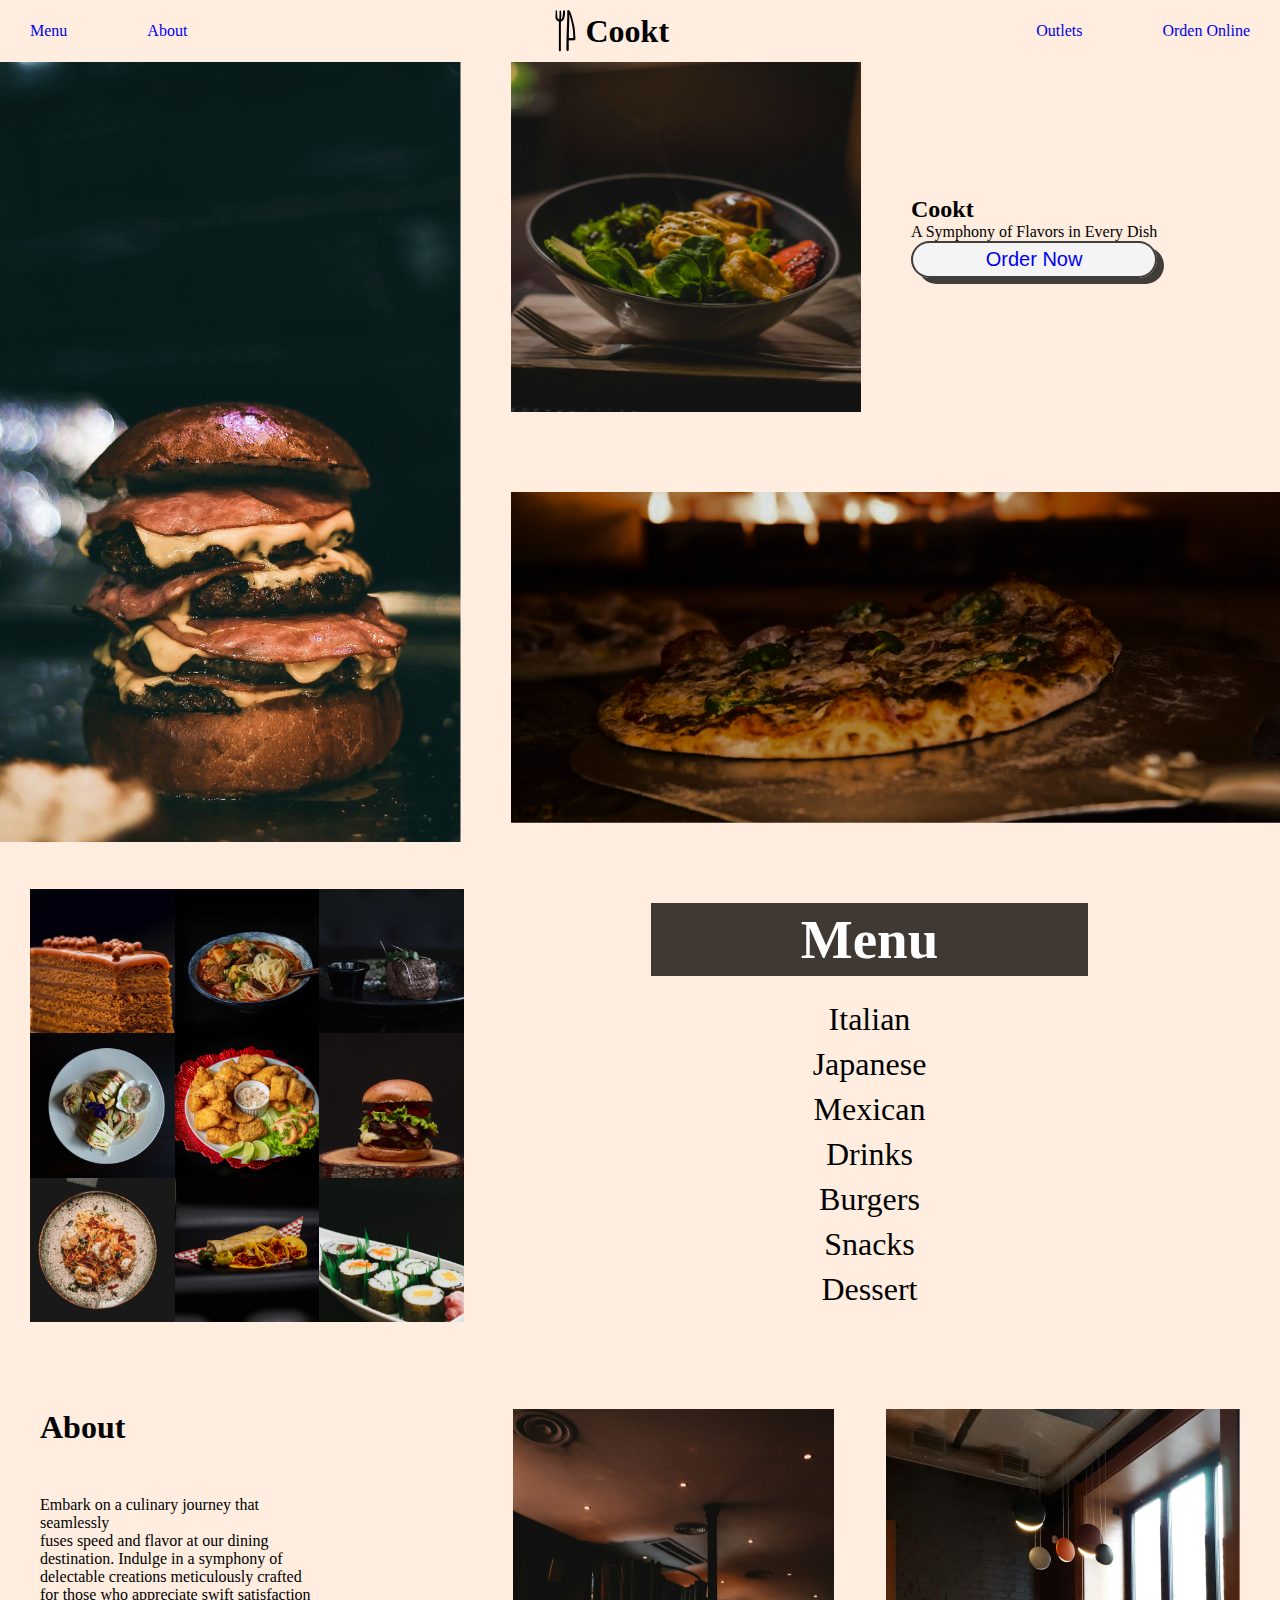
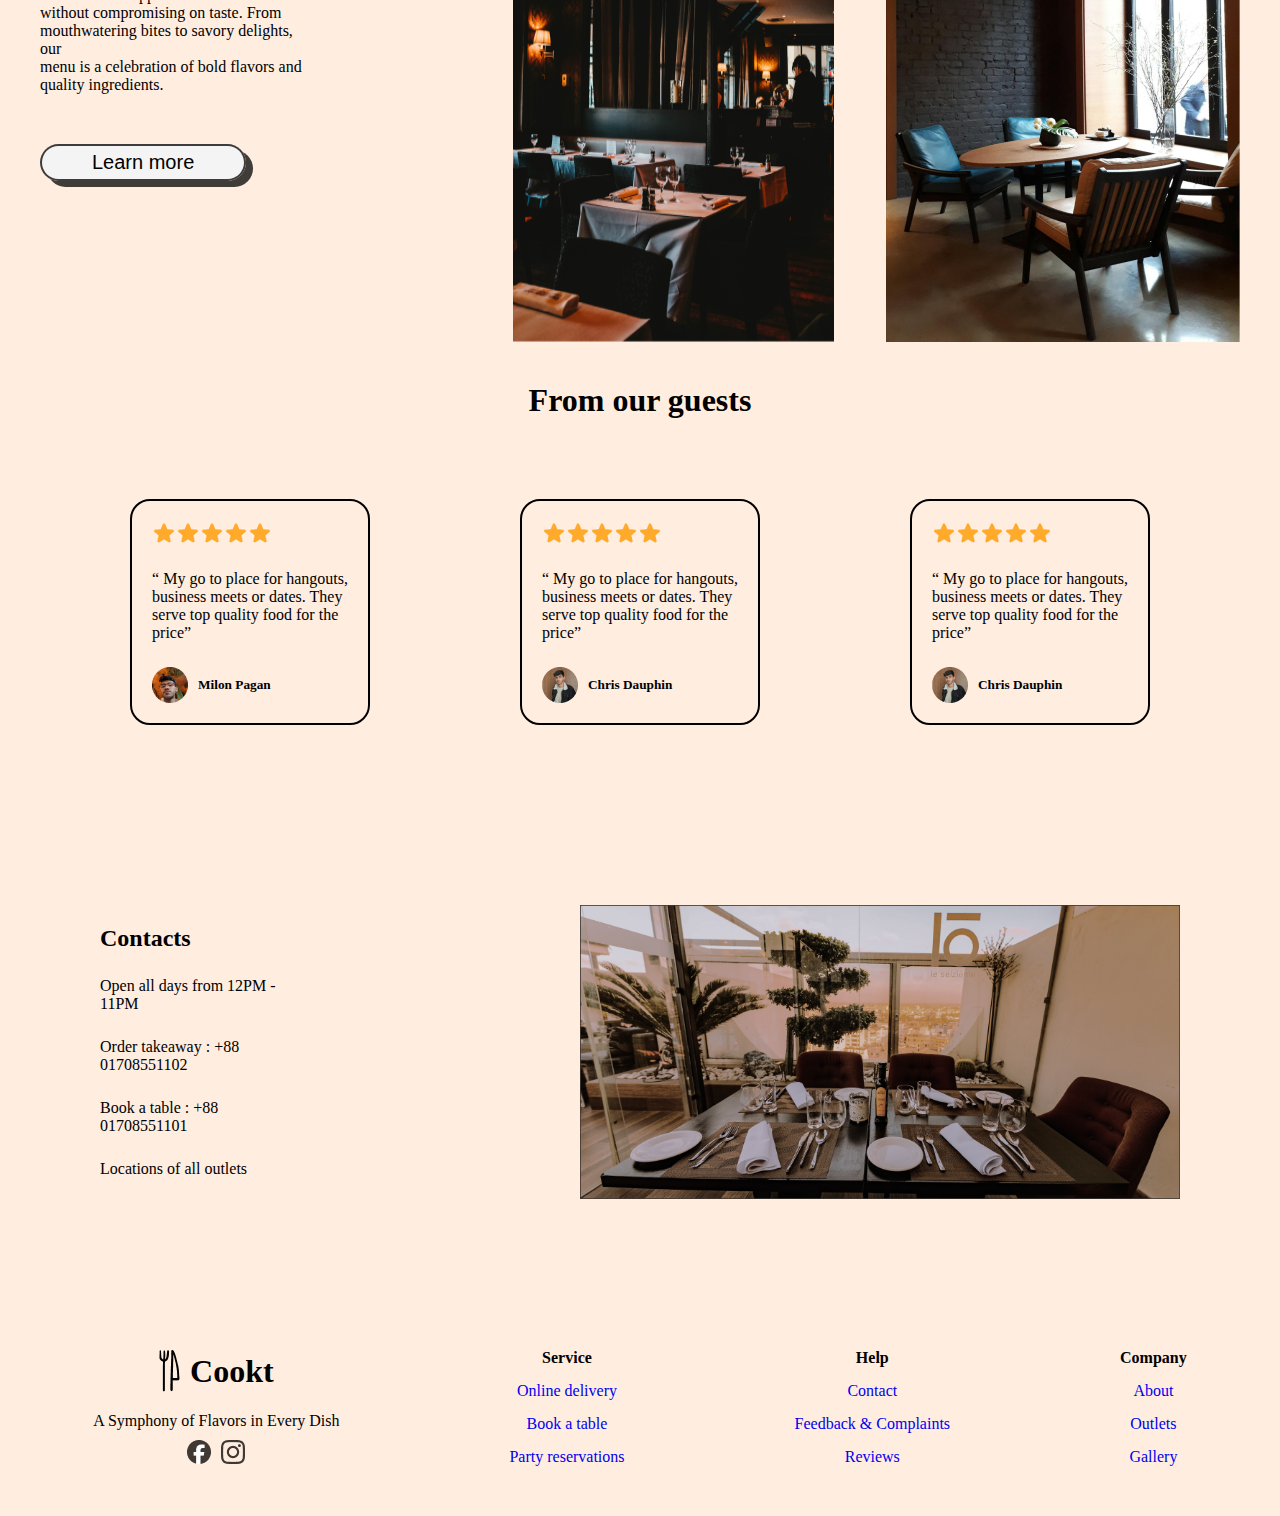
==== index.html @ c098c0df "Entregafinal" ====
<!DOCTYPE html>
<html lang="es">
  <head>
    <meta charset="UTF-8" />
    <meta name="viewport" content="width=device-width, initial-scale=1.0" />
    <link rel="stylesheet" href="style.css" />
    <title>Document</title>
  </head>
  <body>
    <main>
      <nav class="navbar">
        <ul>
          <li><a href="./menu.html">Menu</a></li>
          <li><a href="#">About</a></li>
        </ul>
        <div class="icono-navbar">
          <img src="cutlery.png" alt="logo" />
          <h1>Cookt</h1>
        </div>

        <ul>
          <li><a href="#">Outlets</a></li>
          <li><a href="#">Orden Online</a></li>
        </ul>
      </nav>
    </main>

    <main class="todo">
      <section class="abc">
        <div class="container">
          <div class="a">
            <img src="pexels-taha-balta-4628559 1.png" />
            <div class="d">
              <div class="b">
                <img
                  src="pexels-valeria-boltneva-842571 1.png"
                  alt=""
                  width="350px"
                  height="350px"
                />
                <div class="c">
                  <div class="texto">
                    <h2>Cookt</h2>
                    <p>A Symphony of Flavors in Every Dish</p>
                  </div>
                  <button class="botones">
                    <a href="./menu.html">Order Now</a>
                  </button>
                </div>
              </div>
              <div class="e">
                <img src="pexels-eneida-nieves-905847 1.png" alt="" />
              </div>
            </div>
          </div>
        </div>
      </section>

      <div class="menu">
        <div class="menus">
          <div class="menus-uno">
            <img src="Frame 12.png" alt="" />
            <img src="Frame 13.png" alt="" />
            <img src="Frame 14.png" alt="" />
          </div>
          <div class="menus-uno">
            <img src="Frame 15.png" alt="" />
            <img src="Frame 16.png" alt="" />
            <img src="Frame 17.png" alt="" />
          </div>
          <div class="menus-uno">
            <img src="Frame 18.png" alt="" />
            <img src="Frame 19.png" alt="" />
            <img src="Frame 20.png" alt="" />
          </div>
        </div>

        <section class="menu-menu">
          <div class="menu-item">
            <h1>Menu</h1>
            <ol>
              <li><a class="item-text" href="#Italian">Italian</a></li>
              <li><a class="item-text" href="#Japanese"> Japanese</a></li>
              <li><a class="item-text" href="#Mexican"> Mexican</a></li>
              <li><a class="item-text" href="#Drinks"> Drinks</a></li>
              <li><a class="item-text" href="#Burgers"> Burgers</a></li>
              <li><a class="item-text" href="#Snacks">Snacks</a></li>
              <li><a class="item-text" href="#Dessert">Dessert</a></li>
            </ol>
          </div>
        </section>
      </div>
      <div class="about-dos">
        <div class="about-about">
          <h1>About</h1>
          <div class="text-about">
            <span>
              Embark on a culinary journey that seamlessly <br />
              fuses speed and flavor at our dining <br />
              destination. Indulge in a symphony of <br />
              delectable creations meticulously crafted <br />
              for those who appreciate swift satisfaction <br />
              without compromising on taste. From <br />
              mouthwatering bites to savory delights, our <br />
              menu is a celebration of bold flavors and <br />
              quality ingredients.
            </span>
          </div>
          <button class="botone">Learn more</button>
        </div>
        <div class="about">
          <img src="pexels-adrien-olichon-3534750 1 (1).png" alt="" />
          <img src="pexels-aleksandra-platonova-2263510 1.png" alt="" />
        </div>
      </div>

      <h1 class="from">From our guests</h1>
      <div class="comentario-comentario">
        <div class="comentario">
          <div class="v">
            <img src="star.png" alt="" />
            <img src="star.png" alt="" />
            <img src="star.png" alt="" />
            <img src="star.png" alt="" />
            <img src="star.png" alt="" />
          </div>
          <span>
            “ My go to place for hangouts,<br />
            business meets or dates. They <br />
            serve top quality food for the <br />
            price”
          </span>
          <div class="foto">
            <img src="Frame 34.png" alt="" />
            <h5>Milon Pagan</h5>
          </div>
        </div>

        <div class="comentario-dos">
          <div class="j">
            <img src="star.png" alt="" />
            <img src="star.png" alt="" />
            <img src="star.png" alt="" />
            <img src="star.png" alt="" />
            <img src="star.png" alt="" />
          </div>
          <span>
            “ My go to place for hangouts,<br />
            business meets or dates. They <br />
            serve top quality food for the <br />
            price”
          </span>

          <div class="foto-dos">
            <img src="Frame 34 (1).png" alt="" />
            <h5>Chris Dauphin</h5>
          </div>
        </div>

        <div class="comentario-tres">
          <div class="m">
            <img src="star.png" alt="" />
            <img src="star.png" alt="" />
            <img src="star.png" alt="" />
            <img src="star.png" alt="" />
            <img src="star.png" alt="" />
          </div>
          <span>
            “ My go to place for hangouts,<br />
            business meets or dates. They <br />
            serve top quality food for the <br />
            price”
          </span>

          <div class="foto-tres">
            <img src="Frame 34 (1).png" alt="" />
            <h5>Chris Dauphin</h5>
          </div>
        </div>
      </div>

      <div class="contactos">
        <div class="contact">
          <h2>Contacts</h2>
          <span>Open all days from 12PM - 11PM</span>
          <span>Order takeaway : +88 01708551102</span>
          <span>Book a table : +88 01708551101</span>
          <span>Locations of all outlets</span>
        </div>
        <img src="Frame 38.png" alt="" width="600px" />
      </div>

      <div class="footer">
        <div class="footer-iconos">
          <div class="icono-footer">
            <img src="cutlery.png" alt="logo" />
            <h1>Cookt</h1>
          </div>
          <div class="iconos-footer">
            <span>A Symphony of Flavors in Every Dish</span>
            <div class="icono">
              <img src="Social Icons.png" alt="" />
              <img src="Social Icons (1).png" alt="" />
            </div>
          </div>
        </div>

        <div class="footer-section">
          <h4>Service</h4>
          <a href="#">Online delivery</a>
          <a href="#">Book a table</a>
          <a href="#">Party reservations</a>
        </div>

        <div class="footer-texto">
          <h4>Help</h4>
          <a href="#">Contact</a>
          <a href="#">Feedback & Complaints</a>
          <a href="#">Reviews</a>
        </div>

        <div class="texto-footer">
          <h4>Company</h4>
          <a href="#">About</a>
          <a href="#">Outlets</a>
          <a href="#">Gallery</a>
        </div>
      </div>
    </main>
  </body>
</html>
---- style.css ----
* {
    margin: 0;
    padding: 0;
    box-sizing: border-box;
    text-decoration: none;
    list-style-type: none;
  }
body{
  background-color: #FFEDE0;

}

.navbar{
    display: flex;
    justify-content: space-between;
    align-items: center;
    flex-direction: row;
    gap: 30px;
     background-color: #FFEDE0;
     padding: 10px 30px;
     
     

     }

  .navbar ul{
    display: flex;
    align-items: center;
    flex-direction: row;
    gap: 80px;
    text-decoration: none;
    list-style-type: none;
    color: #000;
  }

.icono-navbar{
    display: flex;
    flex-direction: row;
    align-items: center;
    gap: 10px;
}
.botones{
  border-radius: 25px;
  padding: 5px 50px; 
  background: rgb(244,244,244);
  background: linear-gradient(90deg, rgba(244,244,244,1) 0%, rgba(244,244,244,1) 72%);
   font-family: 'Epilogue', sans-serif;
   font-size: 20px;
   -webkit-box-shadow: 7px 6px 0px 0px rgba(0,0,0,0.75);
-moz-box-shadow: 7px 6px 0px 0px rgba(0,0,0,0.75);
box-shadow: 7px 6px 0px 0px rgba(0,0,0,0.75);
   border: 2px solid rgba(0,0,0,0.75);    
   color: black;

   }


.a{
  display: flex;
  flex-direction: row;
  gap: 50px;

}

.b{
  display: flex;
  flex-direction: row;
  align-items: center;
  gap: 50px;
}

.c{
  display: flex;
  flex-direction: column;
}

.d{
  display: flex;
  gap: 80px;
  flex-direction: column;
}

.hero{
  display: flex;
  flex-direction: row;
  align-items: center; 
}


.menu{
  display: flex;
  align-items: center;
  flex-direction: row;
}

.menus img{
  width: 33%;
}

.menus-uno{
  display: flex;
  flex-direction: row;
  
}

.menu{
  display: flex;
  flex-direction: grow;
  padding: 20px;
  margin: 10px;
} 

.menu-menu {
  width: 100%;
  height: 100%;
  flex-direction: column;
 justify-content: flex-start;
  align-items: flex-start;
  display: inline-flex; 
   padding-top: 31px;
  padding-bottom: 31px; 
   padding-left: 21px;    
  align-items: center; 

}

 .item-text {
  font-size: 32px;
  font-family: Epilogue;
  font-weight: 300;
  word-wrap: break-word;
  color: black;
  display: flex;
  justify-content: center;
  align-items: center;
  gap: 50px;

}



.menu-menu h1{
  font-size: 55px;
  font-family: Epilogue;
  font-weight: 550;
  word-wrap: break-word;
  color: white;
  background: rgb(64,56,51);
  background: linear-gradient(90deg, rgba(64,56,51,1) 0%, rgba(64,56,51,1) 0%);
  padding: 5px 150px;

  
}

.todo{
  background-color: #FFEDE0;
}

.menu-item {
  display: flex;
  gap: 25px;
  flex-direction: column;
  justify-content: center;
  align-items: center;

}

.menu-item ol{
  display: flex;
  gap: 8px;
  flex-direction: column;
}  


.about {  display: grid;
  grid-template-columns: 1fr 1fr 1fr;
  grid-template-rows: 1fr 1fr 1fr;
  grid-auto-rows: 1fr;
  gap: 0px 0px;
  grid-auto-flow: row;
  grid-template-areas:
    ". posco ."
    "tobias posco ."
    "tobias . .";
    
}

.tobias { grid-area: tobias; }

.posco { grid-area: posco; }

.about-about{
  display: flex;
   align-items: start; 
  flex-direction: column;
  gap: 50px;
}

.about-dos{
  display: flex;
  padding: 40px;
  flex-direction: row;
gap: 200px;
}


.about{
  display: flex;
  gap: 52px;
}

.botone{
  border-radius: 25px;
  padding: 5px 50px; 
  background: rgb(244,244,244);
  background: linear-gradient(90deg, rgba(244,244,244,1) 0%, rgba(244,244,244,1) 72%);
   font-family: 'Epilogue', sans-serif;
   font-size: 20px;
   -webkit-box-shadow: 7px 6px 0px 0px rgba(0,0,0,0.75);
-moz-box-shadow: 7px 6px 0px 0px rgba(0,0,0,0.75);
box-shadow: 7px 6px 0px 0px rgba(0,0,0,0.75);
   border: 2px solid rgba(0,0,0,0.75);    
   color: black;

   }
.contacto {  display: grid;
  grid-template-columns: 1fr 1fr 1fr;
  grid-template-rows: 1fr 1fr 1fr;
  grid-auto-rows: 1fr;
  gap: 0px 0px;
  grid-auto-flow: row;
  grid-template-areas:
    "v j m"
    ". . ."
    ". . .";
}

 .v { grid-area: v; }

.j { grid-area: j; }

.m { grid-area: m; }

.v{
  display: flex;
  align-items: center;
  justify-content: center;
  flex-direction: row;
}

.foto{
  display: flex;
  align-items: center;
  justify-content: center;
  flex-direction: row;
  gap: 10px;
}

.comentario{
  display: flex;
  flex-direction: column;
  justify-content: center;
  align-items: start;
  gap: 25px;
  border-radius: 20px;
}

.j{
  display: flex;
  align-items: center;
  justify-content: start;
  flex-direction: row;
}

.foto-dos{
  display: flex;
  align-items: center;
  justify-content: center;
  flex-direction: row;
  gap: 10px;
}

.comentario-dos{
  display: flex;
  flex-direction: column;
  justify-content: center;
  align-items: start;
  gap: 25px;
}

.m{
  display: flex;
  align-items: center;
  justify-content: center;
  flex-direction: row;
}

.foto-tres{
  display: flex;
  align-items: center;
  justify-content: center;
  flex-direction: row;
  gap: 10px;
}

.comentario-tres{
  display: flex;
  flex-direction: column;
  justify-content: center;
  align-items: start;
  gap: 25px;
}

.comentario-comentario{
  display: flex;
  align-items: center;
  flex-direction: row;
  justify-content: center;
  padding: 80px;
  gap: 150px;
  align-items: stretch;
}

.from{
  display: flex;
  align-items: center;
  justify-content: center;
}

.contact{
  display: flex;
  align-items: start;
  flex-direction: column;
  gap: 25px;
}

.contactos{
  display: flex;
  flex-direction: row;
  align-items: center;
  gap: 300px;
  padding: 100px;
}

.icono-footer{
  display: flex;
  justify-content: center;
  align-items: center;
  flex-direction: row;
  gap: 10px;
}

.iconos-footer{
  display: flex;
  justify-content: center;
 align-items: center;
  flex-direction: column;
  gap: 10px;
}

.icono{
  display: flex;
  align-items: center;
  flex-direction: row;
  gap: 10px;
}

.footer-iconos{
  display: flex;
  align-items: center;
  flex-direction: column;
  gap: 20px;
}

.footer-section{
  display: flex;
  align-items: center;
  justify-content: center;
  flex-direction: column;
  gap: 15px;
  
}

.footer-texto{
  display: flex;
  align-items: center;
  justify-content: center;
  flex-direction: column;
  gap: 15px;
  
}

.texto-footer{
  display: flex;
  align-items: center;
  justify-content: center;
  flex-direction: column;
  gap: 15px;
  
}

.footer-container{
  display: flex;
  align-items: center;
  justify-content: center;
  flex-direction: row;
  gap: 170px;
  margin: 50px;
}

.footer{
  display: flex;
  align-items: center;
  justify-content: center;
  flex-direction: row;
  gap: 170px;
  margin: 50px;
  
}   


.comentario, .comentario-dos, .comentario-tres {
  border: 2px solid black;
  border-radius: 20px;
  padding: 20px; 
}

.j, .m {
  display: flex;
  align-items: center;
  justify-content: center;
  flex-direction: row;
}

.foto, .foto-dos, .foto-tres {
  display: flex;
  align-items: center;
  justify-content: center;
  flex-direction: row;
  gap: 10px;
}

.menu-menu-dos{
  display: flex;
 flex-direction: column;
 justify-content: flex-start;
    padding-top: 31px;
  padding-bottom: 31px; 
   padding-left: 21px;     
  align-items: center; 
  gap: 20px;
  
}

.nombre-menu{
  display: flex;
  gap: 25px;
  flex-direction: column;
}
.menu-texto-uno{
  font-size: 55px;
  font-family: Epilogue;
  font-weight: 100;
  word-wrap: break-word;
  color: white;
  background: rgb(64,56,51);
  background: linear-gradient(90deg, rgba(64,56,51,1) 0%, rgba(64,56,51,1) 0%);
  padding: 5px 80px;

}
 

.text-item{
  font-size: 32px;
  font-family: Epilogue;
  font-weight: 300;
  word-wrap: break-word;
  color: black;
  display: flex;
  justify-content: start;
  align-items: start;
} 

.comida{
  display: flex;
  justify-content: space-between;
  width: 100%;
  padding-right: 20%;
}

.menu-item-menu li{
  display: flex;
  gap: 5px;
}

.comida-texto-uno{
display: flex;
flex-direction: row;
align-items: center;
gap: 30px;
}


.comida-precio{
  display: flex;
  flex-direction: row;
  align-items: center;
}

.comida-text{
  display: flex;
  flex-direction: column;
  gap: 20px;
  
}

.text-comida{
  display: flex;
  flex-direction: column;
  align-items: start;
  gap: 20px;
  border: 1px solid #000;
  padding: 15px;
  }

.boton{
  border-radius: 0;
  border: none;
  padding: 5px 50px; 
  background: rgb(64,56,51);
  background: linear-gradient(90deg, rgba(64,56,51,1) 0%, rgba(64,56,51,1) 0%);
  font-family: 'Epilogue', sans-serif;
  font-size: 20px;
  color: #FFEDE0;
  
}

.comida-conteiner{
  display: flex;
  align-items: center;
  flex-direction: column;
  gap: 18px;
}

.conteiner-comida{
  display: flex;
  align-items: center;
  flex-direction: column;
  gap: 18px;
}

.comida-conteiner-tres{
  display: flex;
  gap: 18px;
  align-items: center;
  flex-direction: column;
}



.contenedor{
  display: flex;
  gap: 100px;
  align-items: center;
  justify-content: center;
}



@media only screen and (max-width: 768px) {

  .abc{
    display: flex;
  }
  
  .container {
    grid-template-columns: 1fr;
    gap: 10px;
  }

  .container img {
    width: 200px;
    height: 230px;
  }
.c p{
  font-size: 15px;
}

.b{
  gap: 20px;
}
  .a img {
    width: 250px;
    height: 510px;
    justify-content: start;
  }

  .b img{
    width: 200px;
    height: 215px;
  }
  
  .e img{
width: 365px;
height: 215px;
  }
 
.botones{
  border-radius: 25px;
  padding: 5px 2px;
  height: 50px;
  width: 170px;
}


.menus img{
  object-fit: cover;
  width: 125px;
  height: 125px;
}

.about-dos{

  display: flex;
  gap: 100px;
   padding: 15px;
  
}

.about img{
 width: 180px;
 height: 430px;

}

.botone{
  border-radius: 25px;
  padding: 10px 50px; 
}

 .about-about h1{
   display: flex;
   align-items: center;
  justify-content: start;
  
}

.text-about{
  width: 150%;
}

.from{
  margin: 30px;
}


.comentario-comentario{
  max-width: 100%;
 display: flex;
 gap: 5%;
 padding: 20px;
}

.contactos{

  display: flex;
  gap: 5%;
  padding: 5%;
}

.contactos img{
  width: 400px;
}

.footer{
  
  display: flex;
  gap: 4%;
}

.comida{
  display: flex;
  gap: 5%;
}

.contenedor{
  display: flex;
  gap: 3%;
}

.menu-menu-dos{
  padding: 0;
}

.menu-item{
  display: flex;
  gap: 3px;
}

.menu-menu h1{
  font-size: 40px;
  font-family: Epilogue;
  font-weight: 550;
  word-wrap: break-word;
  color: white;
  background: rgb(64,56,51);
  background: linear-gradient(90deg, rgba(64,56,51,1) 0%, rgba(64,56,51,1) 0%);
  padding: 10px 100px;
  }


  

}


/* Estilos para pantallas con un ancho máximo de 480px (dispositivos móviles) */
@media only screen and (max-width: 320px) {

  .navbar{
    display: flex;
     justify-content: space-between;
    align-items: start;
    flex-direction: row;
    gap: 0px;

     max-width: 100%;
    padding: 20px;
   

  }
 

  .icono-navbar img{
    display: flex;
    flex-direction: row;
    align-items: center;
    gap: 0px;
    width: 18px;
    height: 18px;
}

.navbar ul{
  display: flex;
  gap: 15px;
  align-items: center;
  justify-content: center;
  font-size: 12px;
}

.navbar h1{
  font-size: 15px;
  font-family: Epilogue;
  font-weight: 550;
}

.icono-navbar{
  display: flex;
  gap: 0;
} 

  .abc{
    display: flex;
    gap: 0;
    padding: 0;
  }
  

  .container{
    display: flex;
  }

  .a{
    display: flex;
    gap: 15px;
    padding: 10px;
  }

  .a img {
    width: 100px;
    height: 200px;
  }

  .b img{
    width: 80px;
    height: 105px;
  }

  .b{
    display: flex;
    gap: 10px;
  }


  .c{
    display: flex;
    gap: 0;
    font-size: 15px;
  }

.d{
  display: flex;
  gap: 15px;
}

  .e img{
  width: 170px;
  height: 80px;
  }
 
  .botones{
    border-radius: 25px;
    padding: 0px 2px;
    height: 30px;
    width: 100px;
    font-size: 15px;
  }
 

.texto h2{
  font-size: 18px;
}

.texto p{
  font-size: 10px;
}


.menu-menu-dos{
  padding: 0;
}

.menu-item{
  display: flex;
  gap: 3px;
  
}
.menu{
  
  display: flex;
  gap: 0;
  padding: 3px;
}

.menu-menu h1{
  font-size: 20px;
  font-family: Epilogue;
  font-weight: 550;
  word-wrap: break-word;
  color: white;
  background: rgb(64,56,51);
  background: linear-gradient(90deg, rgba(64,56,51,1) 0%, rgba(64,56,51,1) 0%);
  padding: 10px 40px;
  }

.menus img{
  object-fit: cover;
  width: 45px;
  height: 50px;
}

.item-text{
  font-size: 15px;
}



.about-dos{
  display: flex;
  gap: 25px;
   padding: 10px;
   flex-direction: column;
   align-items: center;
   justify-content: center;
  
  
}

.about img{
 width: 120px;
 height: 200px;
 display: flex;
 align-items: center;
 justify-content: center;

}

.botone{
  border-radius: 25px;
  padding: 3px 15px;
  font-size: 15px;
}

 .about-about h1{
   display: flex;
   font-size: 25px;
 }

.text-about{ 
  display: flex;
 font-size: 13px;
}


.from{
  margin: 30px;
}


.comentario-comentario{
  max-width: 100%;
 display: flex;
 gap: 3%;
 padding: 50px;
}

.comentario, .comentario-dos, .comentario-tres{
  display: flex;
  gap: 15px;
  font-size: 11px;
  border: 2px solid black;
  border-radius: 20px;
  padding: 8px; 
  align-items: center;
  justify-content: center;
}

.comentario{ 
    border-radius: 20px;
    padding: 5px;
}


.v img{
  width: 15px;
  height: 15px;
}

.j img{
  width: 15px;
  height: 15px;
}

.m img{
  width: 15px;
  height: 15px;
}

.foto img{

    width: 25px;
    height: 25px;

}

.foto-tres img{

  width: 25px;
  height: 25px;

}

.foto-dos img{

  width: 25px;
  height: 25px;

}


.contactos{
  display: flex;
  gap: 15px;
  padding: 10px;
  
}

.contact{
  font-size: 10px;
  display: flex;
  gap: 15px;
}

.contactos img{
  width: 200px;
}



.footer{
  max-width: 100%;
  display: flex;
  gap: 20px;
  font-size: 10px;
  align-items: center;
  justify-content: center;
  padding: 20px;
}

.footer-iconos{
  gap: 0;
}

.footer-iconos img{
  width: 25px;
  height: 25px;
}

.icono-footer{
  font-size: 8px;
  gap: 0;
}

.iconos-footer{
  font-size: 0;
}

.icono img{
  width: 15px;
  height: 15px;
}

.footer-section{
gap: 8px;
display: flex;
align-items: start;
justify-content: center;
}

.footer-texto{
gap: 11px;
display: flex;
align-items: start;
justify-content: center;
}

.texto-footer{
gap: 19px;
display: flex;
align-items: start;
justify-content: center;
}


.comida{
  display: flex;
  gap: 5%;
}

.text-item{
  font-size: 15px;
  flex-direction: row;
}

.menu-texto-uno{
  display: flex;
  align-items: center;
  justify-content: center;
  font-size: 20px;
  font-family: Epilogue;
  font-weight: 550;
  word-wrap: break-word;
  color: white;
  background: rgb(64,56,51);
  background: linear-gradient(90deg, rgba(64,56,51,1) 0%, rgba(64,56,51,1) 0%);
  padding: 10px 40px;
  }

.contenedor{
  display: flex;
  align-items: center;
  justify-content: center;
  flex-direction: column;
}

.text-comida{
  font-size: 10px;
}

.boton{
  padding: 5px 10px; 
  font-size: 10px;
  color: #FFEDE0;
  
}

.contenedor{
  display: flex;
  gap: 18px;
}

.comida{
  display: flex;
  gap: 10px;
}

}
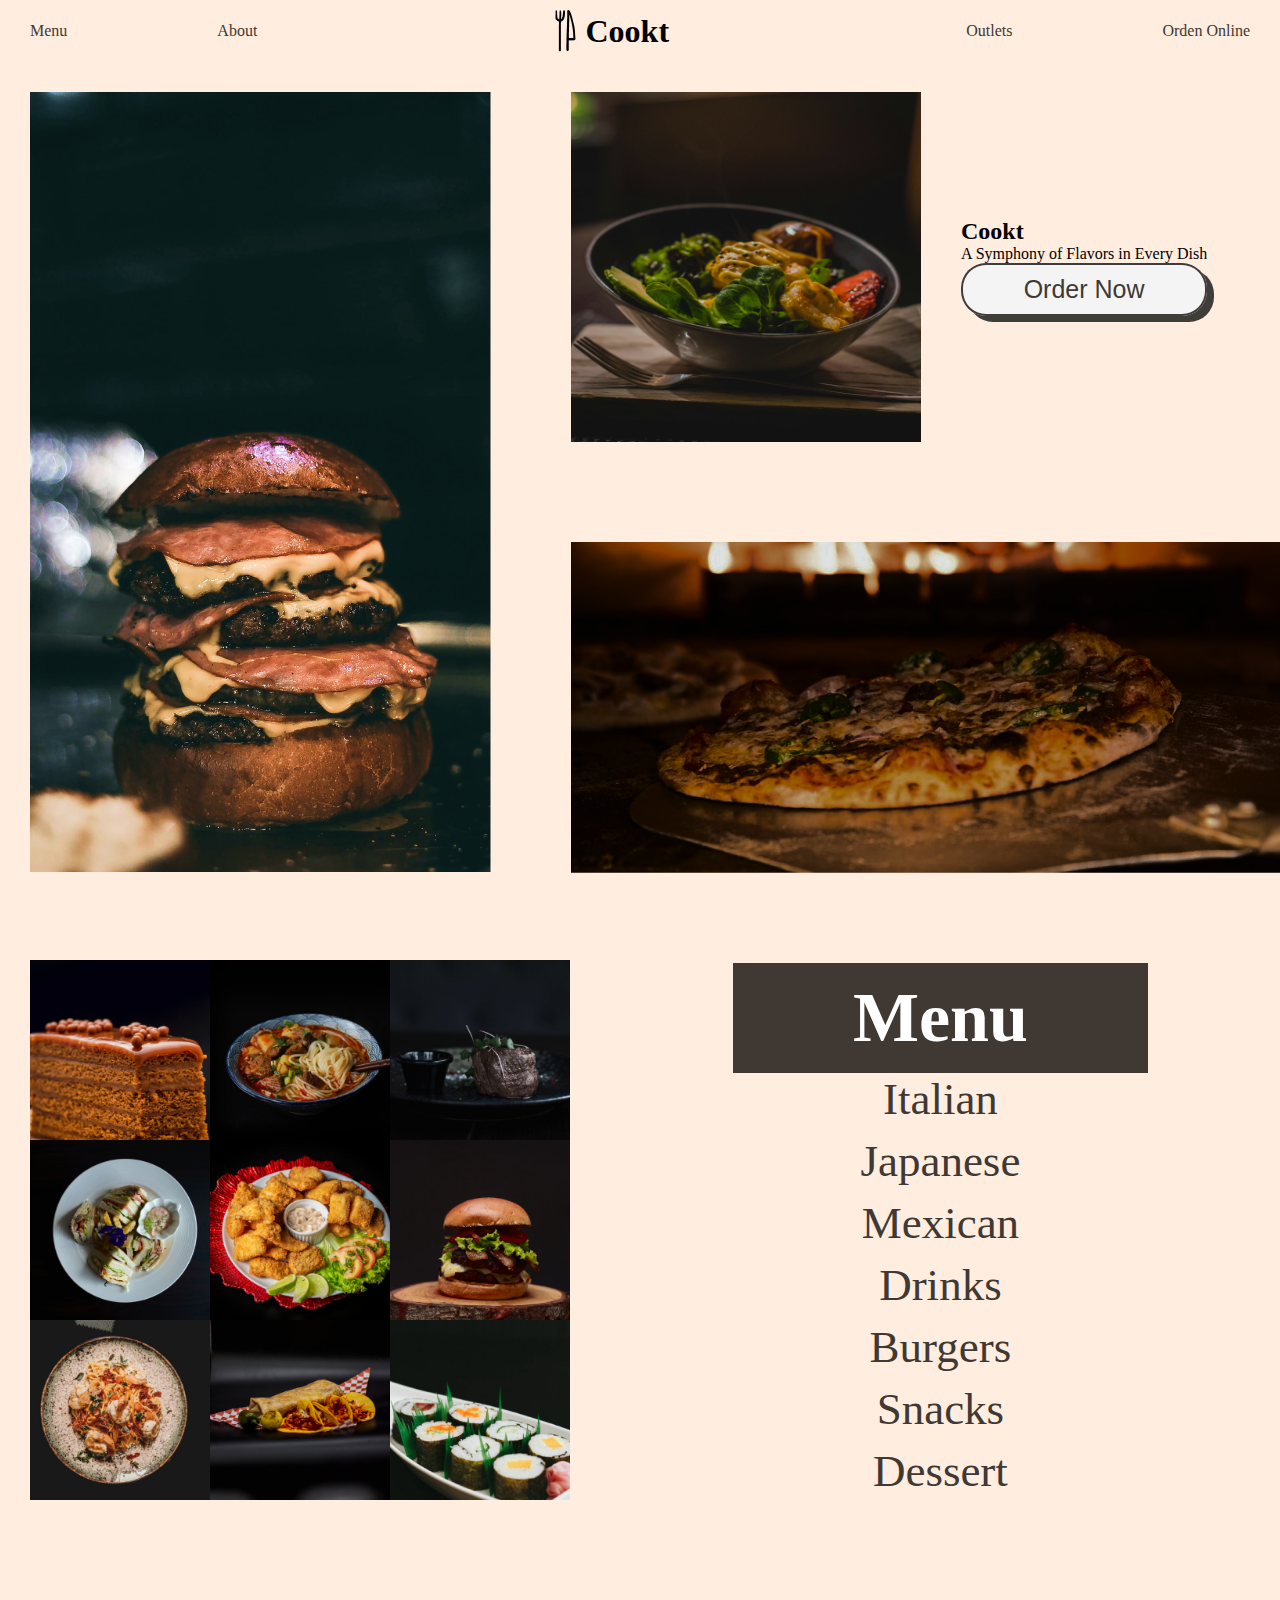
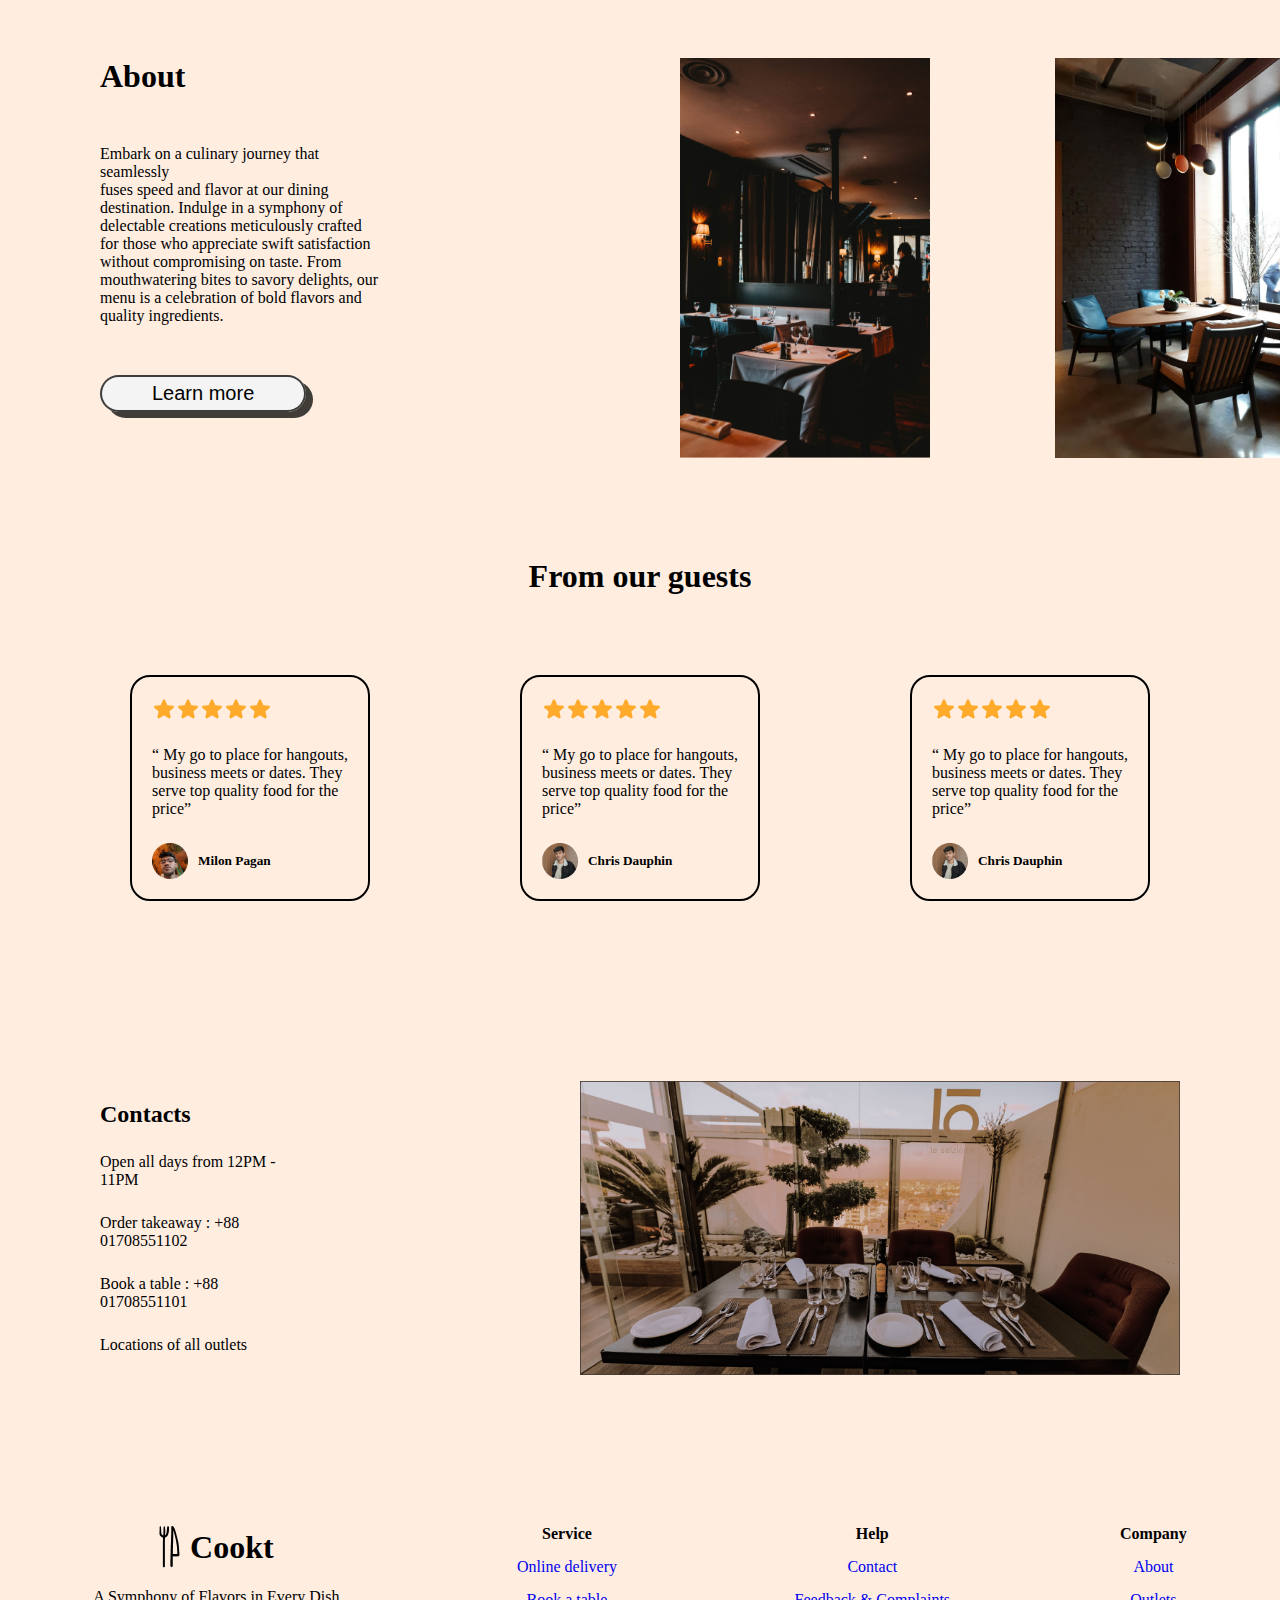
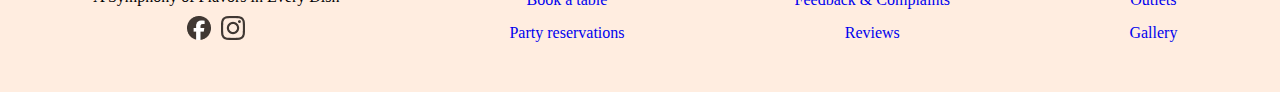
==== commit a5948c58: "Entregafinal" ====
--- a/index.html
+++ b/index.html
@@ -7,6 +7,11 @@
     <title>Document</title>
   </head>
   <body>
+
+
+
+
+    
     <main>
       <nav class="navbar">
         <ul>
@@ -25,207 +30,239 @@
       </nav>
     </main>
 
-    <main class="todo">
-      <section class="abc">
-        <div class="container">
-          <div class="a">
-            <img src="pexels-taha-balta-4628559 1.png" />
-            <div class="d">
-              <div class="b">
-                <img
-                  src="pexels-valeria-boltneva-842571 1.png"
-                  alt=""
-                  width="350px"
-                  height="350px"
-                />
-                <div class="c">
-                  <div class="texto">
-                    <h2>Cookt</h2>
-                    <p>A Symphony of Flavors in Every Dish</p>
-                  </div>
-                  <button class="botones">
-                    <a href="./menu.html">Order Now</a>
-                  </button>
+
+
+
+
+
+
+
+
+
+
+    <section class="hero">
+      <div class="container">
+        <div class="hero1">
+          <img src="pexels-taha-balta-4628559 1.png" />
+          <div class="hero4">
+            <div class="hero2">
+              <img
+                src="pexels-valeria-boltneva-842571 1.png"
+                alt=""
+                width="350px"
+                height="350px"
+              />
+              <div class="hero3">
+                <div class="texto">
+                  <h2>Cookt</h2>
+                  <p>A Symphony of Flavors in Every Dish</p>
                 </div>
-              </div>
-              <div class="e">
-                <img src="pexels-eneida-nieves-905847 1.png" alt="" />
+                <button class="button">
+                  <a href="./menu.html">Order Now</a>
+                </button>
               </div>
             </div>
-          </div>
-        </div>
-      </section>
-
-      <div class="menu">
-        <div class="menus">
-          <div class="menus-uno">
-            <img src="Frame 12.png" alt="" />
-            <img src="Frame 13.png" alt="" />
-            <img src="Frame 14.png" alt="" />
-          </div>
-          <div class="menus-uno">
-            <img src="Frame 15.png" alt="" />
-            <img src="Frame 16.png" alt="" />
-            <img src="Frame 17.png" alt="" />
-          </div>
-          <div class="menus-uno">
-            <img src="Frame 18.png" alt="" />
-            <img src="Frame 19.png" alt="" />
-            <img src="Frame 20.png" alt="" />
-          </div>
-        </div>
-
-        <section class="menu-menu">
-          <div class="menu-item">
-            <h1>Menu</h1>
-            <ol>
-              <li><a class="item-text" href="#Italian">Italian</a></li>
-              <li><a class="item-text" href="#Japanese"> Japanese</a></li>
-              <li><a class="item-text" href="#Mexican"> Mexican</a></li>
-              <li><a class="item-text" href="#Drinks"> Drinks</a></li>
-              <li><a class="item-text" href="#Burgers"> Burgers</a></li>
-              <li><a class="item-text" href="#Snacks">Snacks</a></li>
-              <li><a class="item-text" href="#Dessert">Dessert</a></li>
-            </ol>
-          </div>
-        </section>
-      </div>
-      <div class="about-dos">
-        <div class="about-about">
-          <h1>About</h1>
-          <div class="text-about">
-            <span>
-              Embark on a culinary journey that seamlessly <br />
-              fuses speed and flavor at our dining <br />
-              destination. Indulge in a symphony of <br />
-              delectable creations meticulously crafted <br />
-              for those who appreciate swift satisfaction <br />
-              without compromising on taste. From <br />
-              mouthwatering bites to savory delights, our <br />
-              menu is a celebration of bold flavors and <br />
-              quality ingredients.
-            </span>
-          </div>
-          <button class="botone">Learn more</button>
-        </div>
-        <div class="about">
-          <img src="pexels-adrien-olichon-3534750 1 (1).png" alt="" />
-          <img src="pexels-aleksandra-platonova-2263510 1.png" alt="" />
-        </div>
-      </div>
-
-      <h1 class="from">From our guests</h1>
-      <div class="comentario-comentario">
-        <div class="comentario">
-          <div class="v">
-            <img src="star.png" alt="" />
-            <img src="star.png" alt="" />
-            <img src="star.png" alt="" />
-            <img src="star.png" alt="" />
-            <img src="star.png" alt="" />
-          </div>
-          <span>
-            “ My go to place for hangouts,<br />
-            business meets or dates. They <br />
-            serve top quality food for the <br />
-            price”
-          </span>
-          <div class="foto">
-            <img src="Frame 34.png" alt="" />
-            <h5>Milon Pagan</h5>
-          </div>
-        </div>
-
-        <div class="comentario-dos">
-          <div class="j">
-            <img src="star.png" alt="" />
-            <img src="star.png" alt="" />
-            <img src="star.png" alt="" />
-            <img src="star.png" alt="" />
-            <img src="star.png" alt="" />
-          </div>
-          <span>
-            “ My go to place for hangouts,<br />
-            business meets or dates. They <br />
-            serve top quality food for the <br />
-            price”
-          </span>
-
-          <div class="foto-dos">
-            <img src="Frame 34 (1).png" alt="" />
-            <h5>Chris Dauphin</h5>
-          </div>
-        </div>
-
-        <div class="comentario-tres">
-          <div class="m">
-            <img src="star.png" alt="" />
-            <img src="star.png" alt="" />
-            <img src="star.png" alt="" />
-            <img src="star.png" alt="" />
-            <img src="star.png" alt="" />
-          </div>
-          <span>
-            “ My go to place for hangouts,<br />
-            business meets or dates. They <br />
-            serve top quality food for the <br />
-            price”
-          </span>
-
-          <div class="foto-tres">
-            <img src="Frame 34 (1).png" alt="" />
-            <h5>Chris Dauphin</h5>
-          </div>
-        </div>
-      </div>
-
-      <div class="contactos">
-        <div class="contact">
-          <h2>Contacts</h2>
-          <span>Open all days from 12PM - 11PM</span>
-          <span>Order takeaway : +88 01708551102</span>
-          <span>Book a table : +88 01708551101</span>
-          <span>Locations of all outlets</span>
-        </div>
-        <img src="Frame 38.png" alt="" width="600px" />
-      </div>
-
-      <div class="footer">
-        <div class="footer-iconos">
-          <div class="icono-footer">
-            <img src="cutlery.png" alt="logo" />
-            <h1>Cookt</h1>
-          </div>
-          <div class="iconos-footer">
-            <span>A Symphony of Flavors in Every Dish</span>
-            <div class="icono">
-              <img src="Social Icons.png" alt="" />
-              <img src="Social Icons (1).png" alt="" />
+            <div class="hero5">
+              <img src="pexels-eneida-nieves-905847 1.png" alt="" />
             </div>
           </div>
         </div>
-
-        <div class="footer-section">
-          <h4>Service</h4>
-          <a href="#">Online delivery</a>
-          <a href="#">Book a table</a>
-          <a href="#">Party reservations</a>
-        </div>
-
-        <div class="footer-texto">
-          <h4>Help</h4>
-          <a href="#">Contact</a>
-          <a href="#">Feedback & Complaints</a>
-          <a href="#">Reviews</a>
-        </div>
-
-        <div class="texto-footer">
-          <h4>Company</h4>
-          <a href="#">About</a>
-          <a href="#">Outlets</a>
-          <a href="#">Gallery</a>
-        </div>
-      </div>
-    </main>
+      </div>
+    </section>
+
+
+
+
+
+
+
+
+
+
+
+
+    <div class="menu">
+      <div class="menus">
+        <div class="menus1">
+          <img src="Frame 12.png" alt="" />
+          <img src="Frame 13.png" alt="" />
+          <img src="Frame 14.png" alt="" />
+        </div>
+        <div class="menus1">
+          <img src="Frame 15.png" alt="" />
+          <img src="Frame 16.png" alt="" />
+          <img src="Frame 17.png" alt="" />
+        </div>
+        <div class="menus1">
+          <img src="Frame 18.png" alt="" />
+          <img src="Frame 19.png" alt="" />
+          <img src="Frame 20.png" alt="" />
+        </div>
+      </div>
+      <section class="menu-menu">
+        <div class="menu-item">
+          <h1>Menu</h1>
+          <ol>
+            <li><a class="item-text" href="#Italian">Italian</a></li>
+            <li><a class="item-text" href="#Japanese"> Japanese</a></li>
+            <li><a class="item-text" href="#Mexican"> Mexican</a></li>
+            <li><a class="item-text" href="#Drinks"> Drinks</a></li>
+            <li><a class="item-text" href="#Burgers"> Burgers</a></li>
+            <li><a class="item-text" href="#Snacks">Snacks</a></li>
+            <li><a class="item-text" href="#Dessert">Dessert</a></li>
+          </ol>
+        </div>
+      </section>
+    </div>
+
+
+
+
+
+
+
+
+
+
+
+
+
+    
+    <div class="about">
+      <div class="about1">
+        <h1>About</h1>
+        <div>
+          <span>
+            Embark on a culinary journey that seamlessly <br />
+            fuses speed and flavor at our dining <br />
+            destination. Indulge in a symphony of <br />
+            delectable creations meticulously crafted <br />
+            for those who appreciate swift satisfaction <br />
+            without compromising on taste. From <br />
+            mouthwatering bites to savory delights, our <br />
+            menu is a celebration of bold flavors and <br />
+            quality ingredients.
+          </span>
+        </div>
+        <button class="button2">Learn more</button>
+      </div>
+      <div class="about2">
+        <img src="pexels-adrien-olichon-3534750 1 (1).png" alt="" />
+        <img src="pexels-aleksandra-platonova-2263510 1.png" alt="" />
+      </div>
+    </div>
+
+    <h1 class="from">From our guests</h1>
+    <div class="comentario-comentario">
+      <div class="comentario">
+        <div class="v">
+          <img src="star.png" alt="" />
+          <img src="star.png" alt="" />
+          <img src="star.png" alt="" />
+          <img src="star.png" alt="" />
+          <img src="star.png" alt="" />
+        </div>
+        <span>
+          “ My go to place for hangouts,<br />
+          business meets or dates. They <br />
+          serve top quality food for the <br />
+          price”
+        </span>
+        <div class="foto">
+          <img src="Frame 34.png" alt="" />
+          <h5>Milon Pagan</h5>
+        </div>
+      </div>
+
+      <div class="comentario-dos">
+        <div class="j">
+          <img src="star.png" alt="" />
+          <img src="star.png" alt="" />
+          <img src="star.png" alt="" />
+          <img src="star.png" alt="" />
+          <img src="star.png" alt="" />
+        </div>
+        <span>
+          “ My go to place for hangouts,<br />
+          business meets or dates. They <br />
+          serve top quality food for the <br />
+          price”
+        </span>
+
+        <div class="foto-dos">
+          <img src="Frame 34 (1).png" alt="" />
+          <h5>Chris Dauphin</h5>
+        </div>
+      </div>
+
+      <div class="comentario-tres">
+        <div class="m">
+          <img src="star.png" alt="" />
+          <img src="star.png" alt="" />
+          <img src="star.png" alt="" />
+          <img src="star.png" alt="" />
+          <img src="star.png" alt="" />
+        </div>
+        <span>
+          “ My go to place for hangouts,<br />
+          business meets or dates. They <br />
+          serve top quality food for the <br />
+          price”
+        </span>
+
+        <div class="foto-tres">
+          <img src="Frame 34 (1).png" alt="" />
+          <h5>Chris Dauphin</h5>
+        </div>
+      </div>
+    </div>
+
+    <div class="contactos">
+      <div class="contact">
+        <h2>Contacts</h2>
+        <span>Open all days from 12PM - 11PM</span>
+        <span>Order takeaway : +88 01708551102</span>
+        <span>Book a table : +88 01708551101</span>
+        <span>Locations of all outlets</span>
+      </div>
+      <img src="Frame 38.png" alt="" width="600px" />
+    </div>
+
+    <div class="footer">
+      <div class="footer-iconos">
+        <div class="icono-footer">
+          <img src="cutlery.png" alt="logo" />
+          <h1>Cookt</h1>
+        </div>
+        <div class="iconos-footer">
+          <span>A Symphony of Flavors in Every Dish</span>
+          <div class="icono">
+            <img src="Social Icons.png" alt="" />
+            <img src="Social Icons (1).png" alt="" />
+          </div>
+        </div>
+      </div>
+
+      <div class="footer-section">
+        <h4>Service</h4>
+        <a href="#">Online delivery</a>
+        <a href="#">Book a table</a>
+        <a href="#">Party reservations</a>
+      </div>
+
+      <div class="footer-texto">
+        <h4>Help</h4>
+        <a href="#">Contact</a>
+        <a href="#">Feedback & Complaints</a>
+        <a href="#">Reviews</a>
+      </div>
+
+      <div class="texto-footer">
+        <h4>Company</h4>
+        <a href="#">About</a>
+        <a href="#">Outlets</a>
+        <a href="#">Gallery</a>
+      </div>
+    </div>
   </body>
 </html>
--- a/style.css
+++ b/style.css
@@ -7,222 +7,365 @@
   }
 body{
   background-color: #FFEDE0;
-
-}
+}
+
+
+
+
+
+
+
+
 
 .navbar{
-    display: flex;
-    justify-content: space-between;
+  max-width: 100%;
+  display: flex;
+  align-items: center;
+  flex-direction: row;
+  gap: 50px;
+  background-color: #FFEDE0; 
+  padding: 10px 30px;
+  justify-content: space-between;
+}
+
+.navbar ul{
+  display: flex;
     align-items: center;
     flex-direction: row;
-    gap: 30px;
-     background-color: #FFEDE0;
-     padding: 10px 30px;
-     
-     
-
-     }
-
-  .navbar ul{
-    display: flex;
-    align-items: center;
-    flex-direction: row;
-    gap: 80px;
+    gap: 150px;
     text-decoration: none;
     list-style-type: none;
-    color: #000;
-  }
+   
+  }
+
 
 .icono-navbar{
-    display: flex;
-    flex-direction: row;
-    align-items: center;
-    gap: 10px;
-}
-.botones{
+  display: flex;
+  flex-direction: row;
+  align-items: center;
+  justify-content: center;
+  gap: 10px;
+}
+
+.navbar a{
+color: #403833;
+}
+
+
+
+
+
+
+
+
+
+
+
+ /* hero */
+.hero1 {
+  display: flex;
+  flex-direction: row;
+  gap: 80px;
+   align-items: center;
+  justify-content: start; 
+  padding: 30px;
+}
+
+.hero2 {
+  display: flex;
+  flex-direction: row;
+  align-items: center;
+  gap: 40px;
+}
+
+.hero3 {
+  display: flex;
+  flex-direction: column;
+}
+
+.hero4{
+  display: flex;
+  gap: 100px;
+  flex-direction: column;
+}
+
+.hero5{
+  width: 200px;
+  height: 330px;
+}
+
+.button{
   border-radius: 25px;
-  padding: 5px 50px; 
+  padding: 10px 15px; 
   background: rgb(244,244,244);
   background: linear-gradient(90deg, rgba(244,244,244,1) 0%, rgba(244,244,244,1) 72%);
-   font-family: 'Epilogue', sans-serif;
-   font-size: 20px;
-   -webkit-box-shadow: 7px 6px 0px 0px rgba(0,0,0,0.75);
--moz-box-shadow: 7px 6px 0px 0px rgba(0,0,0,0.75);
-box-shadow: 7px 6px 0px 0px rgba(0,0,0,0.75);
-   border: 2px solid rgba(0,0,0,0.75);    
-   color: black;
-
-   }
-
-
-.a{
-  display: flex;
-  flex-direction: row;
-  gap: 50px;
-
-}
-
-.b{
-  display: flex;
-  flex-direction: row;
-  align-items: center;
-  gap: 50px;
-}
-
-.c{
-  display: flex;
-  flex-direction: column;
-}
-
-.d{
-  display: flex;
-  gap: 80px;
-  flex-direction: column;
-}
-
-.hero{
-  display: flex;
-  flex-direction: row;
-  align-items: center; 
-}
-
-
+  font-family: 'Epilogue', sans-serif;
+  font-size: 25px;
+  -webkit-box-shadow: 7px 6px 0px 0px rgba(0,0,0,0.75);
+  -moz-box-shadow: 7px 6px 0px 0px rgba(0,0,0,0.75);
+  box-shadow: 7px 6px 0px 0px rgba(0,0,0,0.75);
+  border: 2px solid rgba(0,0,0,0.75);   
+}
+
+.button a{
+  color: #403833; 
+}
+
+
+
+
+
+
+
+
+
+
+
+
+
+
+
+
+ /* menu */
 .menu{
-  display: flex;
-  align-items: center;
-  flex-direction: row;
-}
-
-.menus img{
-  width: 33%;
-}
-
-.menus-uno{
-  display: flex;
-  flex-direction: row;
-  
-}
-
-.menu{
-  display: flex;
-  flex-direction: grow;
-  padding: 20px;
-  margin: 10px;
-} 
+  max-width: 100%;
+  display: flex;
+  align-items: center;
+  flex-direction: row;
+  justify-content: start;
+  padding: 30px;
+  gap: 15%;
+}
+
+
+.menus1{
+  display: flex;
+  flex-direction: row; 
+}
+ .menus1 img{
+  width: 180px;
+  height: 180px;
+ }
 
 .menu-menu {
-  width: 100%;
-  height: 100%;
-  flex-direction: column;
- justify-content: flex-start;
+  width: 29%;
+  height: 50%; 
+  flex-direction: column;
+  justify-content: flex-start;
   align-items: flex-start;
   display: inline-flex; 
-   padding-top: 31px;
+  padding-top: 31px;
   padding-bottom: 31px; 
-   padding-left: 21px;    
+  padding-left: 21px;    
   align-items: center; 
 
 }
 
- .item-text {
-  font-size: 32px;
-  font-family: Epilogue;
-  font-weight: 300;
-  word-wrap: break-word;
-  color: black;
-  display: flex;
-  justify-content: center;
-  align-items: center;
-  gap: 50px;
-
-}
-
-
+.menu-item {
+  display: flex;
+  gap: 0px;
+  flex-direction: column;
+  justify-content: center;
+  align-items: center;
+}
 
 .menu-menu h1{
-  font-size: 55px;
+  font-size: 70px;
   font-family: Epilogue;
   font-weight: 550;
   word-wrap: break-word;
   color: white;
   background: rgb(64,56,51);
   background: linear-gradient(90deg, rgba(64,56,51,1) 0%, rgba(64,56,51,1) 0%);
-  padding: 5px 150px;
-
-  
-}
-
-.todo{
-  background-color: #FFEDE0;
-}
-
-.menu-item {
-  display: flex;
-  gap: 25px;
-  flex-direction: column;
-  justify-content: center;
-  align-items: center;
-
+  padding: 15px 120px; 
+}
+
+.item-text {
+ font-size: 45px;
+ font-family: Epilogue;
+ font-weight: 0;
+ word-wrap: break-word;
+ color: #403833; 
+ display: flex;
+ justify-content: center;
+ align-items: center;
+ gap: 100px;
 }
 
 .menu-item ol{
   display: flex;
-  gap: 8px;
+  gap: 10px;
   flex-direction: column;
 }  
 
 
-.about {  display: grid;
-  grid-template-columns: 1fr 1fr 1fr;
-  grid-template-rows: 1fr 1fr 1fr;
-  grid-auto-rows: 1fr;
-  gap: 0px 0px;
-  grid-auto-flow: row;
-  grid-template-areas:
-    ". posco ."
-    "tobias posco ."
-    "tobias . .";
-    
-}
-
-.tobias { grid-area: tobias; }
-
-.posco { grid-area: posco; }
-
-.about-about{
-  display: flex;
-   align-items: start; 
+
+
+
+
+
+
+
+
+
+
+
+
+
+
+
+
+/* about */
+
+.about{
+  display: flex;
+  padding: 100px;
+  flex-direction: row;
+  gap: 300px;
+}
+
+.about1{
+  display: flex;
+  align-items: start; 
   flex-direction: column;
   gap: 50px;
 }
 
-.about-dos{
-  display: flex;
-  padding: 40px;
-  flex-direction: row;
-gap: 200px;
-}
-
-
-.about{
-  display: flex;
-  gap: 52px;
-}
-
-.botone{
+.button2{
   border-radius: 25px;
   padding: 5px 50px; 
   background: rgb(244,244,244);
   background: linear-gradient(90deg, rgba(244,244,244,1) 0%, rgba(244,244,244,1) 72%);
-   font-family: 'Epilogue', sans-serif;
-   font-size: 20px;
-   -webkit-box-shadow: 7px 6px 0px 0px rgba(0,0,0,0.75);
--moz-box-shadow: 7px 6px 0px 0px rgba(0,0,0,0.75);
-box-shadow: 7px 6px 0px 0px rgba(0,0,0,0.75);
-   border: 2px solid rgba(0,0,0,0.75);    
-   color: black;
-
-   }
+  font-family: 'Epilogue', sans-serif;
+  font-size: 20px;
+  -webkit-box-shadow: 7px 6px 0px 0px rgba(0,0,0,0.75);
+  -moz-box-shadow: 7px 6px 0px 0px rgba(0,0,0,0.75);
+  box-shadow: 7px 6px 0px 0px rgba(0,0,0,0.75);
+  border: 2px solid rgba(0,0,0,0.75);    
+ 
+
+}
+
+.button2 a{
+  color: #403833; 
+}
+
+.about2 img{
+  width: 250px;
+  height: 400px;
+}
+
+.about2{
+  display: flex;
+  flex-direction: row;
+  gap: 25%;
+}
+
+
+
+
+
+
+
+
+
+
+
+
+
+
+
+
+
+
+
+
+
+
+
+
+
+   /* contacto */
+.from{
+  display: flex;
+  align-items: center;
+  justify-content: center;
+}
+
+.comentario-comentario{
+  display: flex;
+  align-items: center;
+  flex-direction: row;
+  justify-content: center;
+  padding: 80px;
+  gap: 150px;
+  align-items: stretch;
+}
+
+.comentario{
+  display: flex;
+  flex-direction: column;
+  justify-content: center;
+  align-items: start;
+  gap: 25px;
+  border-radius: 20px;
+}
+
+.v{
+  display: flex;
+  align-items: center;
+  justify-content: center;
+  flex-direction: row;
+}
+
+.foto{
+  display: flex;
+  align-items: center;
+  justify-content: center;
+  flex-direction: row;
+  gap: 10px;
+}
+
+.comentario-dos{
+  display: flex;
+  flex-direction: column;
+  justify-content: center;
+  align-items: start;
+  gap: 25px;
+}
+
+.j{
+  display: flex;
+  align-items: center;
+  justify-content: start;
+  flex-direction: row;
+}
+
+.foto-dos{
+  display: flex;
+  align-items: center;
+  justify-content: center;
+  flex-direction: row;
+  gap: 10px;
+}
+
+.comentario-tres{
+  display: flex;
+  flex-direction: column;
+  justify-content: center;
+  align-items: start;
+  gap: 25px;
+}
+
+.m{
+  display: flex;
+  align-items: center;
+  justify-content: center;
+  flex-direction: row;
+}
+
+
+
 .contacto {  display: grid;
   grid-template-columns: 1fr 1fr 1fr;
   grid-template-rows: 1fr 1fr 1fr;
@@ -241,97 +384,34 @@
 
 .m { grid-area: m; }
 
-.v{
-  display: flex;
-  align-items: center;
-  justify-content: center;
-  flex-direction: row;
-}
-
-.foto{
+
+
+
+
+
+
+
+
+
+
+
+
+
+
+
+
+
+
+
+
+ /* contact */
+
+.foto-tres{
   display: flex;
   align-items: center;
   justify-content: center;
   flex-direction: row;
   gap: 10px;
-}
-
-.comentario{
-  display: flex;
-  flex-direction: column;
-  justify-content: center;
-  align-items: start;
-  gap: 25px;
-  border-radius: 20px;
-}
-
-.j{
-  display: flex;
-  align-items: center;
-  justify-content: start;
-  flex-direction: row;
-}
-
-.foto-dos{
-  display: flex;
-  align-items: center;
-  justify-content: center;
-  flex-direction: row;
-  gap: 10px;
-}
-
-.comentario-dos{
-  display: flex;
-  flex-direction: column;
-  justify-content: center;
-  align-items: start;
-  gap: 25px;
-}
-
-.m{
-  display: flex;
-  align-items: center;
-  justify-content: center;
-  flex-direction: row;
-}
-
-.foto-tres{
-  display: flex;
-  align-items: center;
-  justify-content: center;
-  flex-direction: row;
-  gap: 10px;
-}
-
-.comentario-tres{
-  display: flex;
-  flex-direction: column;
-  justify-content: center;
-  align-items: start;
-  gap: 25px;
-}
-
-.comentario-comentario{
-  display: flex;
-  align-items: center;
-  flex-direction: row;
-  justify-content: center;
-  padding: 80px;
-  gap: 150px;
-  align-items: stretch;
-}
-
-.from{
-  display: flex;
-  align-items: center;
-  justify-content: center;
-}
-
-.contact{
-  display: flex;
-  align-items: start;
-  flex-direction: column;
-  gap: 25px;
 }
 
 .contactos{
@@ -342,82 +422,109 @@
   padding: 100px;
 }
 
-.icono-footer{
-  display: flex;
-  justify-content: center;
-  align-items: center;
-  flex-direction: row;
-  gap: 10px;
-}
-
-.iconos-footer{
-  display: flex;
-  justify-content: center;
- align-items: center;
-  flex-direction: column;
-  gap: 10px;
-}
-
-.icono{
-  display: flex;
-  align-items: center;
-  flex-direction: row;
-  gap: 10px;
-}
-
-.footer-iconos{
-  display: flex;
-  align-items: center;
-  flex-direction: column;
-  gap: 20px;
-}
-
-.footer-section{
-  display: flex;
-  align-items: center;
-  justify-content: center;
-  flex-direction: column;
-  gap: 15px;
-  
-}
-
-.footer-texto{
-  display: flex;
-  align-items: center;
-  justify-content: center;
-  flex-direction: column;
-  gap: 15px;
-  
-}
-
-.texto-footer{
-  display: flex;
-  align-items: center;
-  justify-content: center;
-  flex-direction: column;
-  gap: 15px;
-  
-}
-
-.footer-container{
+.contact{
+  display: flex;
+  align-items: start;
+  flex-direction: column;
+  gap: 25px;
+}
+
+
+
+
+
+
+
+
+
+
+
+
+
+
+
+
+
+
+
+ /* footer */
+
+.footer{
   display: flex;
   align-items: center;
   justify-content: center;
   flex-direction: row;
   gap: 170px;
   margin: 50px;
-}
-
-.footer{
+  
+}   
+
+.footer-iconos{
+  display: flex;
+  align-items: center;
+  flex-direction: column;
+  gap: 20px;
+}
+
+.icono-footer{
+  display: flex;
+  justify-content: center;
+  align-items: center;
+  flex-direction: row;
+  gap: 10px;
+}
+
+.iconos-footer{
+  display: flex;
+  justify-content: center;
+ align-items: center;
+  flex-direction: column;
+  gap: 10px;
+}
+
+.icono{
+  display: flex;
+  align-items: center;
+  flex-direction: row;
+  gap: 10px;
+}
+
+
+.footer-section{
+  display: flex;
+  align-items: center;
+  justify-content: center;
+  flex-direction: column;
+  gap: 15px;
+  
+}
+
+.footer-texto{
+  display: flex;
+  align-items: center;
+  justify-content: center;
+  flex-direction: column;
+  gap: 15px;
+  
+}
+
+.texto-footer{
+  display: flex;
+  align-items: center;
+  justify-content: center;
+  flex-direction: column;
+  gap: 15px;
+  
+}
+
+.footer-container{
   display: flex;
   align-items: center;
   justify-content: center;
   flex-direction: row;
   gap: 170px;
   margin: 50px;
-  
-}   
-
+}
 
 .comentario, .comentario-dos, .comentario-tres {
   border: 2px solid black;
@@ -440,23 +547,46 @@
   gap: 10px;
 }
 
+
+
+
+
+
+
+
+
+
+
+
+
+
+
+
+
+
+
+
+
+ /* section comida */
+.comida{
+  display: flex;
+  justify-content: space-between;
+  width: 100%;
+  padding-right: 20%;
+}
+
 .menu-menu-dos{
   display: flex;
- flex-direction: column;
- justify-content: flex-start;
-    padding-top: 31px;
+  flex-direction: column;
+  justify-content: flex-start;
+  padding-top: 31px;
   padding-bottom: 31px; 
-   padding-left: 21px;     
+  padding-left: 21px;     
   align-items: center; 
   gap: 20px;
   
 }
 
-.nombre-menu{
-  display: flex;
-  gap: 25px;
-  flex-direction: column;
-}
 .menu-texto-uno{
   font-size: 55px;
   font-family: Epilogue;
@@ -466,9 +596,14 @@
   background: rgb(64,56,51);
   background: linear-gradient(90deg, rgba(64,56,51,1) 0%, rgba(64,56,51,1) 0%);
   padding: 5px 80px;
-
-}
- 
+  
+}
+
+.nombre-menu{
+  display: flex;
+  gap: 25px;
+  flex-direction: column;
+}
 
 .text-item{
   font-size: 32px;
@@ -481,17 +616,47 @@
   align-items: start;
 } 
 
-.comida{
-  display: flex;
-  justify-content: space-between;
-  width: 100%;
-  padding-right: 20%;
-}
-
-.menu-item-menu li{
-  display: flex;
-  gap: 5px;
-}
+
+
+
+
+
+
+
+
+
+
+
+
+
+
+
+
+
+
+/* menu comida */
+.contenedor{
+  display: flex;
+  gap: 100px;
+  align-items: center;
+  justify-content: center;
+}
+
+.conteiner-comida{
+  display: flex;
+  align-items: center;
+  flex-direction: column;
+  gap: 18px;
+}
+
+.text-comida{
+  display: flex;
+  flex-direction: column;
+  align-items: start;
+  gap: 20px;
+  border: 1px solid #000;
+  padding: 15px;
+  }
 
 .comida-texto-uno{
 display: flex;
@@ -500,7 +665,6 @@
 gap: 30px;
 }
 
-
 .comida-precio{
   display: flex;
   flex-direction: row;
@@ -514,14 +678,19 @@
   
 }
 
-.text-comida{
-  display: flex;
-  flex-direction: column;
-  align-items: start;
-  gap: 20px;
-  border: 1px solid #000;
-  padding: 15px;
-  }
+.comida-conteiner{
+  display: flex;
+  align-items: center;
+  flex-direction: column;
+  gap: 18px;
+}
+
+.comida-conteiner-tres{
+  display: flex;
+  gap: 18px;
+  align-items: center;
+  flex-direction: column;
+}
 
 .boton{
   border-radius: 0;
@@ -535,41 +704,36 @@
   
 }
 
-.comida-conteiner{
-  display: flex;
-  align-items: center;
-  flex-direction: column;
-  gap: 18px;
-}
-
-.conteiner-comida{
-  display: flex;
-  align-items: center;
-  flex-direction: column;
-  gap: 18px;
-}
-
-.comida-conteiner-tres{
-  display: flex;
-  gap: 18px;
-  align-items: center;
-  flex-direction: column;
-}
-
-
-
-.contenedor{
-  display: flex;
-  gap: 100px;
-  align-items: center;
-  justify-content: center;
-}
+
+
+
+
+
+
+
+
+
+
+
+
+
+
+
+
+
+
+
+
+
+
+
+
 
 
 
 @media only screen and (max-width: 768px) {
 
-  .abc{
+  .hero{
     display: flex;
   }
   
@@ -582,20 +746,20 @@
     width: 200px;
     height: 230px;
   }
-.c p{
+.hero4 p{
   font-size: 15px;
 }
 
 .b{
   gap: 20px;
 }
-  .a img {
+  .hero1 img {
     width: 250px;
     height: 510px;
     justify-content: start;
   }
 
-  .b img{
+  .hero2 img{
     width: 200px;
     height: 215px;
   }
@@ -715,7 +879,7 @@
 
 
 /* Estilos para pantallas con un ancho máximo de 480px (dispositivos móviles) */
-@media only screen and (max-width: 320px) {
+@media only screen and (max-width: 390px) {
 
   .navbar{
     display: flex;
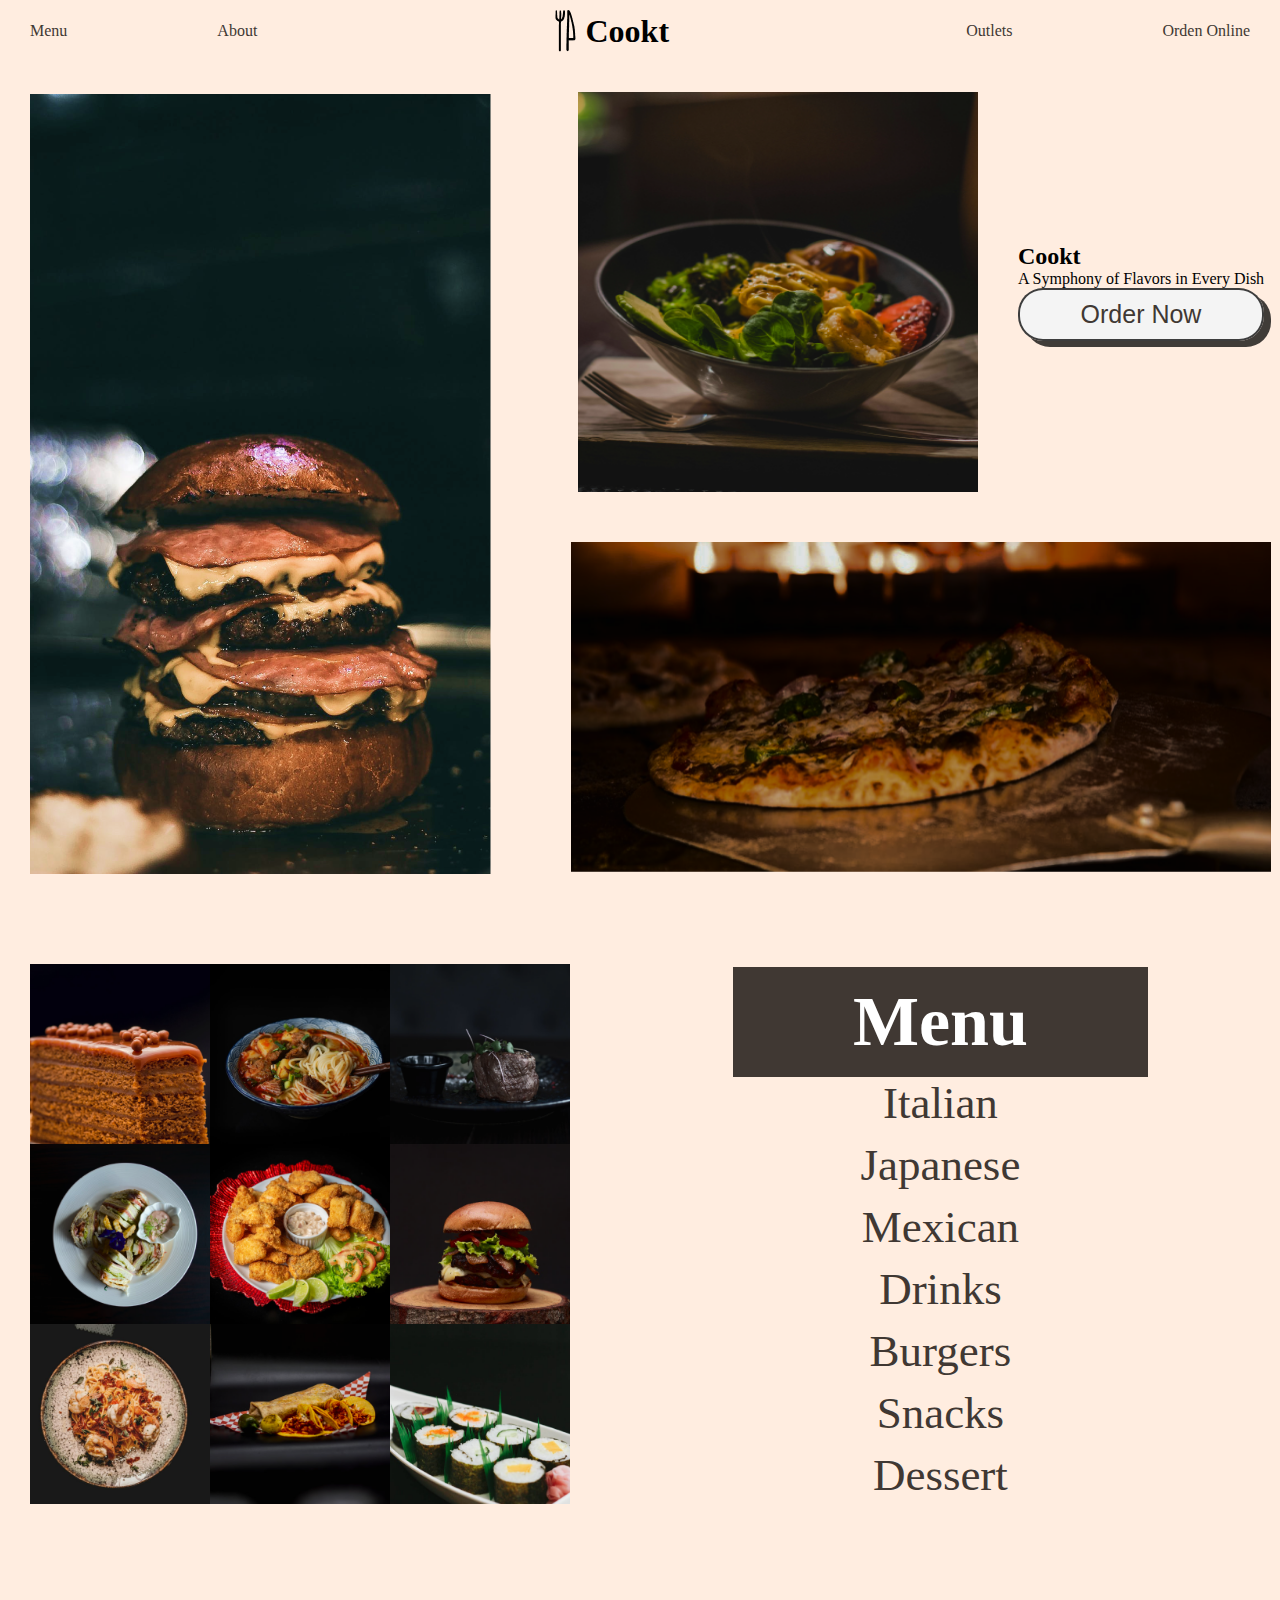
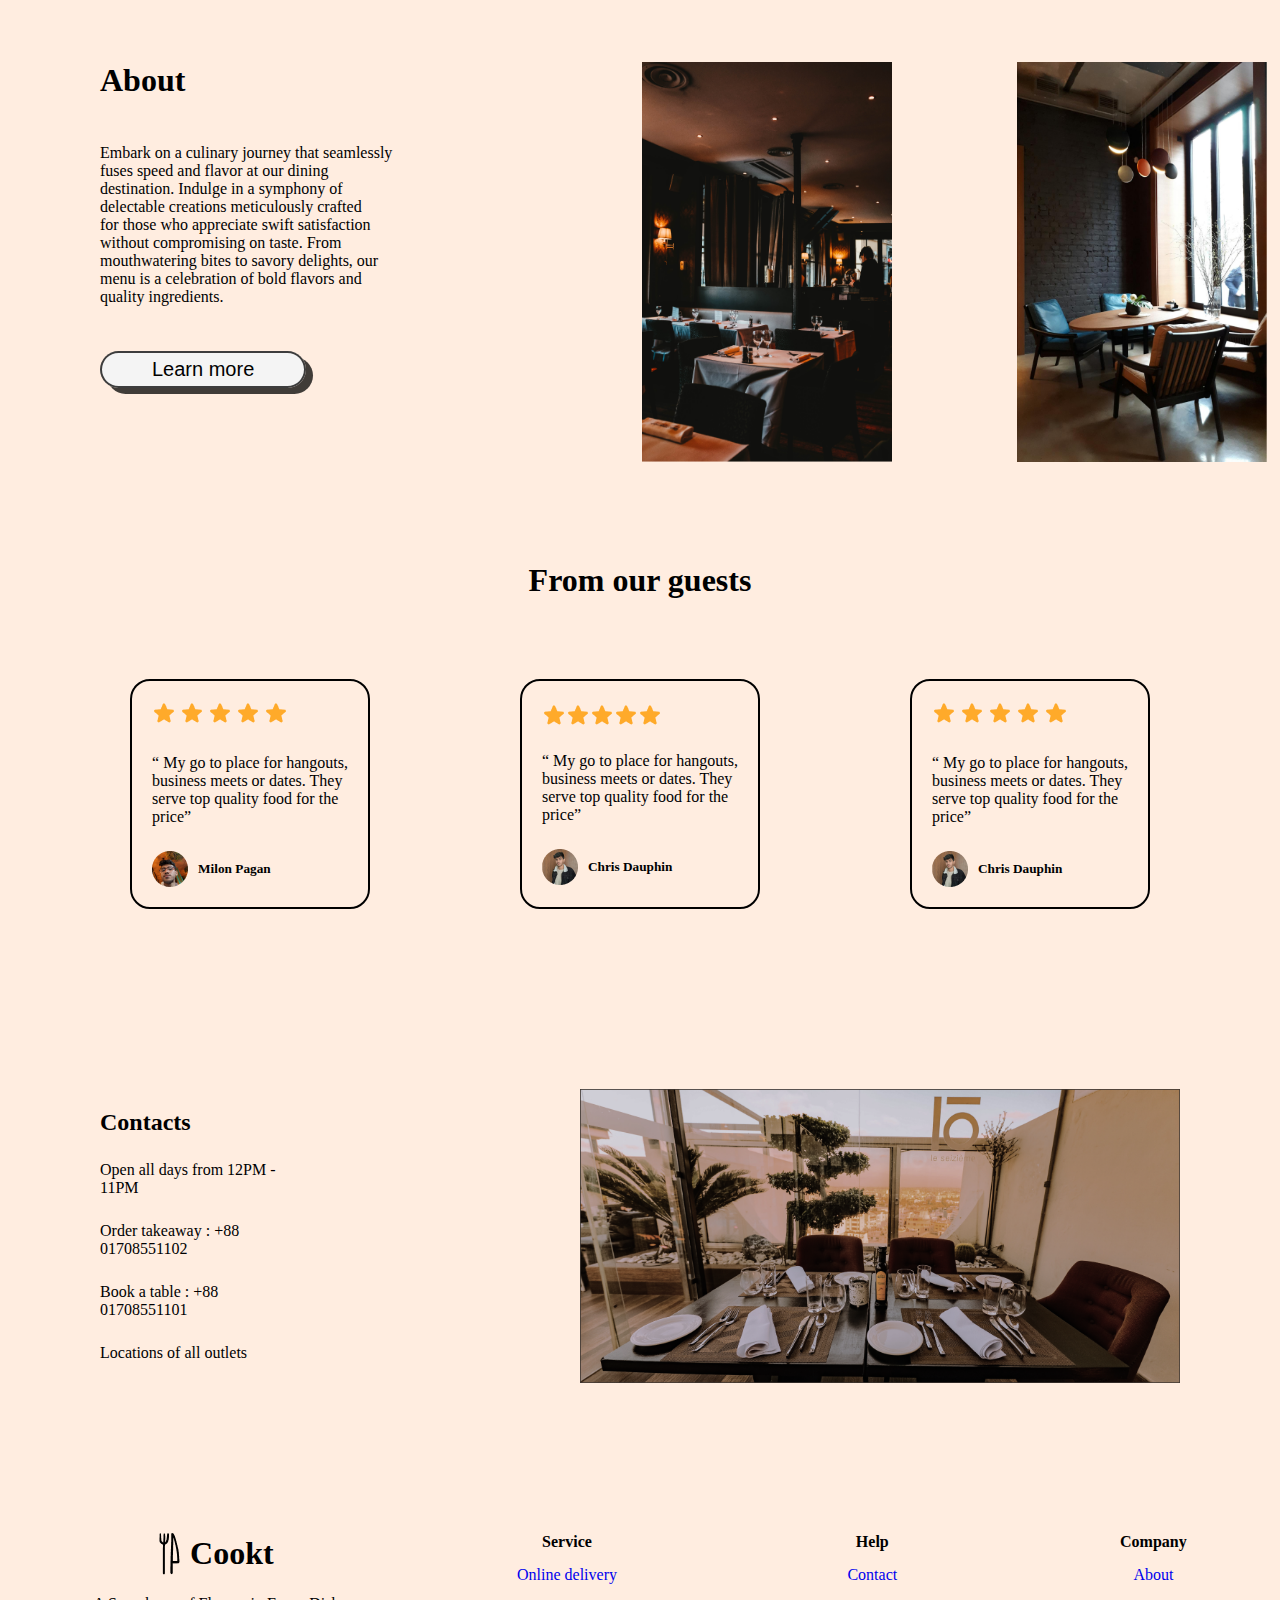
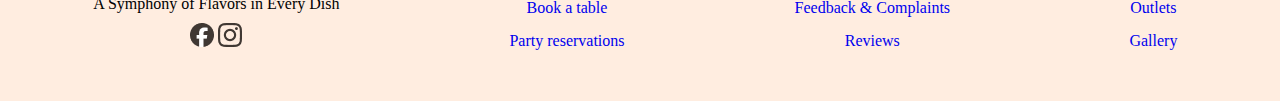
==== commit 05f12423: "Entregafinal" ====
--- a/index.html
+++ b/index.html
@@ -7,11 +7,6 @@
     <title>Document</title>
   </head>
   <body>
-
-
-
-
-    
     <main>
       <nav class="navbar">
         <ul>
@@ -30,47 +25,30 @@
       </nav>
     </main>
 
-
-
-
-
-
-
-
-
-
-
-    <section class="hero">
-      <div class="container">
-        <div class="hero1">
-          <img src="pexels-taha-balta-4628559 1.png" />
-          <div class="hero4">
-            <div class="hero2">
-              <img
-                src="pexels-valeria-boltneva-842571 1.png"
-                alt=""
-                width="350px"
-                height="350px"
-              />
-              <div class="hero3">
-                <div class="texto">
-                  <h2>Cookt</h2>
-                  <p>A Symphony of Flavors in Every Dish</p>
-                </div>
-                <button class="button">
-                  <a href="./menu.html">Order Now</a>
-                </button>
-              </div>
+    <div class="hero">
+      <img src="pexels-taha-balta-4628559 1.png" />
+
+      <div class="hero1">
+        <div class="hero2">
+          <img src="pexels-valeria-boltneva-842571 1.png" />
+
+          <div class="hero3">
+            <div class="texto-hero">
+              <h2>Cookt</h2>
+              <p>A Symphony of Flavors in Every Dish</p>
             </div>
-            <div class="hero5">
-              <img src="pexels-eneida-nieves-905847 1.png" alt="" />
-            </div>
+
+            <button class="button">
+              <a href="./menu.html">Order Now</a>
+            </button>
           </div>
         </div>
-      </div>
-    </section>
-
-
+
+        <div class="hero4">
+          <img src="pexels-eneida-nieves-905847 1.png" alt="" />
+        </div>
+      </div>
+    </div>
 
 
 
@@ -99,6 +77,7 @@
           <img src="Frame 20.png" alt="" />
         </div>
       </div>
+
       <section class="menu-menu">
         <div class="menu-item">
           <h1>Menu</h1>
@@ -125,11 +104,8 @@
 
 
 
-
-
-    
     <div class="about">
-      <div class="about1">
+      <div class="about-texto">
         <h1>About</h1>
         <div>
           <span>
@@ -146,16 +122,19 @@
         </div>
         <button class="button2">Learn more</button>
       </div>
-      <div class="about2">
+      <div class="about-img">
         <img src="pexels-adrien-olichon-3534750 1 (1).png" alt="" />
         <img src="pexels-aleksandra-platonova-2263510 1.png" alt="" />
       </div>
     </div>
 
-    <h1 class="from">From our guests</h1>
-    <div class="comentario-comentario">
+
+
+
+    <h1 class="from-texto">From our guests</h1>
+    <div class="container-comentario">
       <div class="comentario">
-        <div class="v">
+        <div class="m">
           <img src="star.png" alt="" />
           <img src="star.png" alt="" />
           <img src="star.png" alt="" />
@@ -174,8 +153,8 @@
         </div>
       </div>
 
-      <div class="comentario-dos">
-        <div class="j">
+      <div class="comentario">
+        <div class="img-comentario">
           <img src="star.png" alt="" />
           <img src="star.png" alt="" />
           <img src="star.png" alt="" />
@@ -189,13 +168,13 @@
           price”
         </span>
 
-        <div class="foto-dos">
+        <div class="foto">
           <img src="Frame 34 (1).png" alt="" />
           <h5>Chris Dauphin</h5>
         </div>
       </div>
 
-      <div class="comentario-tres">
+      <div class="comentario">
         <div class="m">
           <img src="star.png" alt="" />
           <img src="star.png" alt="" />
@@ -210,15 +189,24 @@
           price”
         </span>
 
-        <div class="foto-tres">
+        <div class="foto">
           <img src="Frame 34 (1).png" alt="" />
           <h5>Chris Dauphin</h5>
         </div>
       </div>
     </div>
 
-    <div class="contactos">
-      <div class="contact">
+
+
+
+
+
+
+
+
+
+    <div class="container-contactos">
+      <div class="contact-texto">
         <h2>Contacts</h2>
         <span>Open all days from 12PM - 11PM</span>
         <span>Order takeaway : +88 01708551102</span>
@@ -228,22 +216,32 @@
       <img src="Frame 38.png" alt="" width="600px" />
     </div>
 
-    <div class="footer">
-      <div class="footer-iconos">
-        <div class="icono-footer">
+
+
+
+
+
+
+
+
+    <div class="footer-container">
+      <div class="footer-caja">
+        <div class="footer-icono">
           <img src="cutlery.png" alt="logo" />
           <h1>Cookt</h1>
         </div>
-        <div class="iconos-footer">
+
+        <div class="footer">
           <span>A Symphony of Flavors in Every Dish</span>
-          <div class="icono">
+
+          <div class="insta-face">
             <img src="Social Icons.png" alt="" />
             <img src="Social Icons (1).png" alt="" />
           </div>
         </div>
       </div>
 
-      <div class="footer-section">
+      <div class="footer-texto">
         <h4>Service</h4>
         <a href="#">Online delivery</a>
         <a href="#">Book a table</a>
@@ -257,7 +255,7 @@
         <a href="#">Reviews</a>
       </div>
 
-      <div class="texto-footer">
+      <div class="footer-texto">
         <h4>Company</h4>
         <a href="#">About</a>
         <a href="#">Outlets</a>
--- a/style.css
+++ b/style.css
@@ -62,13 +62,21 @@
 
 
  /* hero */
-.hero1 {
-  display: flex;
-  flex-direction: row;
-  gap: 80px;
-   align-items: center;
+.hero {
+  display: flex;
+  flex-direction: row;
+  align-items: center;
   justify-content: start; 
   padding: 30px;
+  gap: 80px;
+}
+
+.hero1{
+  display: flex;
+  flex-direction: column;
+   align-items: center;
+  justify-content: center; 
+  gap: 50px;
 }
 
 .hero2 {
@@ -78,19 +86,19 @@
   gap: 40px;
 }
 
+.hero2 img{
+  width: 400px;
+  height: 400px;
+}
+
 .hero3 {
   display: flex;
   flex-direction: column;
 }
 
-.hero4{
-  display: flex;
-  gap: 100px;
-  flex-direction: column;
-}
-
-.hero5{
-  width: 200px;
+
+.hero4 img{
+  width: 700px;
   height: 330px;
 }
 
@@ -221,14 +229,14 @@
   display: flex;
   padding: 100px;
   flex-direction: row;
-  gap: 300px;
-}
-
-.about1{
+  gap: 250px;
+}
+
+.about-texto{
   display: flex;
   align-items: start; 
   flex-direction: column;
-  gap: 50px;
+  gap: 45px;
 }
 
 .button2{
@@ -250,12 +258,12 @@
   color: #403833; 
 }
 
-.about2 img{
+.about-img img{
   width: 250px;
   height: 400px;
 }
 
-.about2{
+.about-img{
   display: flex;
   flex-direction: row;
   gap: 25%;
@@ -285,14 +293,14 @@
 
 
 
-   /* contacto */
-.from{
-  display: flex;
-  align-items: center;
-  justify-content: center;
-}
-
-.comentario-comentario{
+/* contacto */
+.from-texto{
+  display: flex;
+  align-items: center;
+  justify-content: center;
+}
+
+.container-comentario{
   display: flex;
   align-items: center;
   flex-direction: row;
@@ -309,237 +317,19 @@
   align-items: start;
   gap: 25px;
   border-radius: 20px;
-}
-
-.v{
-  display: flex;
-  align-items: center;
-  justify-content: center;
-  flex-direction: row;
-}
-
-.foto{
-  display: flex;
-  align-items: center;
-  justify-content: center;
-  flex-direction: row;
-  gap: 10px;
-}
-
-.comentario-dos{
-  display: flex;
-  flex-direction: column;
-  justify-content: center;
-  align-items: start;
-  gap: 25px;
-}
-
-.j{
-  display: flex;
-  align-items: center;
-  justify-content: start;
-  flex-direction: row;
-}
-
-.foto-dos{
-  display: flex;
-  align-items: center;
-  justify-content: center;
-  flex-direction: row;
-  gap: 10px;
-}
-
-.comentario-tres{
-  display: flex;
-  flex-direction: column;
-  justify-content: center;
-  align-items: start;
-  gap: 25px;
-}
-
-.m{
-  display: flex;
-  align-items: center;
-  justify-content: center;
-  flex-direction: row;
-}
-
-
-
-.contacto {  display: grid;
-  grid-template-columns: 1fr 1fr 1fr;
-  grid-template-rows: 1fr 1fr 1fr;
-  grid-auto-rows: 1fr;
-  gap: 0px 0px;
-  grid-auto-flow: row;
-  grid-template-areas:
-    "v j m"
-    ". . ."
-    ". . .";
-}
-
- .v { grid-area: v; }
-
-.j { grid-area: j; }
-
-.m { grid-area: m; }
-
-
-
-
-
-
-
-
-
-
-
-
-
-
-
-
-
-
-
-
-
- /* contact */
-
-.foto-tres{
-  display: flex;
-  align-items: center;
-  justify-content: center;
-  flex-direction: row;
-  gap: 10px;
-}
-
-.contactos{
-  display: flex;
-  flex-direction: row;
-  align-items: center;
-  gap: 300px;
-  padding: 100px;
-}
-
-.contact{
-  display: flex;
-  align-items: start;
-  flex-direction: column;
-  gap: 25px;
-}
-
-
-
-
-
-
-
-
-
-
-
-
-
-
-
-
-
-
-
- /* footer */
-
-.footer{
-  display: flex;
-  align-items: center;
-  justify-content: center;
-  flex-direction: row;
-  gap: 170px;
-  margin: 50px;
-  
-}   
-
-.footer-iconos{
-  display: flex;
-  align-items: center;
-  flex-direction: column;
-  gap: 20px;
-}
-
-.icono-footer{
-  display: flex;
-  justify-content: center;
-  align-items: center;
-  flex-direction: row;
-  gap: 10px;
-}
-
-.iconos-footer{
-  display: flex;
-  justify-content: center;
- align-items: center;
-  flex-direction: column;
-  gap: 10px;
-}
-
-.icono{
-  display: flex;
-  align-items: center;
-  flex-direction: row;
-  gap: 10px;
-}
-
-
-.footer-section{
-  display: flex;
-  align-items: center;
-  justify-content: center;
-  flex-direction: column;
-  gap: 15px;
-  
-}
-
-.footer-texto{
-  display: flex;
-  align-items: center;
-  justify-content: center;
-  flex-direction: column;
-  gap: 15px;
-  
-}
-
-.texto-footer{
-  display: flex;
-  align-items: center;
-  justify-content: center;
-  flex-direction: column;
-  gap: 15px;
-  
-}
-
-.footer-container{
-  display: flex;
-  align-items: center;
-  justify-content: center;
-  flex-direction: row;
-  gap: 170px;
-  margin: 50px;
-}
-
-.comentario, .comentario-dos, .comentario-tres {
   border: 2px solid black;
   border-radius: 20px;
   padding: 20px; 
 }
 
-.j, .m {
-  display: flex;
-  align-items: center;
-  justify-content: center;
-  flex-direction: row;
-}
-
-.foto, .foto-dos, .foto-tres {
+.img-comentario{
+  display: flex;
+  align-items: center;
+  justify-content: center;
+  flex-direction: row;
+}
+
+.foto{
   display: flex;
   align-items: center;
   justify-content: center;
@@ -550,6 +340,103 @@
 
 
 
+/* contact */
+
+
+.container-contactos{
+  display: flex;
+  flex-direction: row;
+  align-items: center;
+  gap: 300px;
+  padding: 100px;
+}
+
+.contact-texto{
+  display: flex;
+  align-items: start;
+  flex-direction: column;
+  gap: 25px;
+}
+
+
+
+
+
+
+
+
+
+
+
+
+
+
+
+
+
+
+
+ /* footer */
+
+.footer-container{
+  display: flex;
+  align-items: center;
+  justify-content: center;
+  flex-direction: row;
+  gap: 170px;
+  margin: 50px;
+  
+}   
+
+.footer-caja{
+  display: flex;
+  align-items: center;
+  flex-direction: column;
+  gap: 20px;
+}
+
+
+.footer-icono{
+  display: flex;
+  justify-content: center;
+  align-items: center;
+  flex-direction: row;
+  gap: 10px;
+}
+
+.footer{
+  display: flex;
+  justify-content: center;
+ align-items: center;
+  flex-direction: column;
+  gap: 10px;
+}
+
+.inst-face{
+  display: flex;
+  align-items: center;
+  flex-direction: row;
+  gap: 10px;
+}
+
+
+
+
+.footer-texto{
+  display: flex;
+  align-items: center;
+  justify-content: center;
+  flex-direction: column;
+  gap: 15px;
+  
+}
+
+
+
+
+
+
+
 
 
 
@@ -568,14 +455,14 @@
 
 
  /* section comida */
-.comida{
+.contenedor{
   display: flex;
   justify-content: space-between;
   width: 100%;
   padding-right: 20%;
 }
 
-.menu-menu-dos{
+.caja-container-menu{
   display: flex;
   flex-direction: column;
   justify-content: flex-start;
@@ -587,7 +474,7 @@
   
 }
 
-.menu-texto-uno{
+.texto{
   font-size: 55px;
   font-family: Epilogue;
   font-weight: 100;
@@ -599,7 +486,7 @@
   
 }
 
-.nombre-menu{
+.caja ol{
   display: flex;
   gap: 25px;
   flex-direction: column;
@@ -635,30 +522,30 @@
 
 
 /* menu comida */
-.contenedor{
+.menu-container{
   display: flex;
   gap: 100px;
   align-items: center;
   justify-content: center;
 }
 
-.conteiner-comida{
+.container-1{
   display: flex;
   align-items: center;
   flex-direction: column;
   gap: 18px;
 }
 
-.text-comida{
+.caja-comida{
   display: flex;
   flex-direction: column;
   align-items: start;
   gap: 20px;
   border: 1px solid #000;
   padding: 15px;
-  }
-
-.comida-texto-uno{
+}
+
+.texto-comida{
 display: flex;
 flex-direction: row;
 align-items: center;
@@ -678,21 +565,7 @@
   
 }
 
-.comida-conteiner{
-  display: flex;
-  align-items: center;
-  flex-direction: column;
-  gap: 18px;
-}
-
-.comida-conteiner-tres{
-  display: flex;
-  gap: 18px;
-  align-items: center;
-  flex-direction: column;
-}
-
-.boton{
+.button3{
   border-radius: 0;
   border: none;
   padding: 5px 50px; 
@@ -733,135 +606,143 @@
 
 @media only screen and (max-width: 768px) {
 
-  .hero{
-    display: flex;
-  }
-  
-  .container {
-    grid-template-columns: 1fr;
-    gap: 10px;
-  }
-
-  .container img {
-    width: 200px;
-    height: 230px;
-  }
-.hero4 p{
-  font-size: 15px;
-}
-
-.b{
+.navbar ul{
+  gap: 50px;
+}
+
+.hero{
+    gap: 30px;
+ }
+
+.hero{
+  gap: 30px;
+}
+
+.hero img{
+  width: 240px;
+  height: 450px;
+}
+
+.hero1{
+  gap: 45px;
+}
+
+.hero1 img{
+  width: 230px;
+  height: 180px;
+}
+
+.hero2{
   gap: 20px;
 }
-  .hero1 img {
-    width: 250px;
-    height: 510px;
-    justify-content: start;
-  }
-
-  .hero2 img{
-    width: 200px;
-    height: 215px;
-  }
-  
-  .e img{
-width: 365px;
-height: 215px;
-  }
- 
-.botones{
+
+.hero3{
+  gap: 5px;
+}
+
+.hero3 p{
+  font-size: 10px;
+}
+
+.hero4 img{
+  height: 220px;
+  width: 420px;
+}
+
+.button{
   border-radius: 25px;
   padding: 5px 2px;
   height: 50px;
   width: 170px;
 }
 
-
-.menus img{
+.menu{
+  gap: 10%;
+  padding: 30px;
+}
+
+
+.menus1 img{
   object-fit: cover;
-  width: 125px;
-  height: 125px;
-}
-
-.about-dos{
-
-  display: flex;
-  gap: 100px;
-   padding: 15px;
-  
-}
+  width: 115px;
+  height: 115px;
+} 
+
+.item-text{
+  font-size: 26px;
+}
+
+.about{
+  gap: 50px;
+  padding: 50px;
+}
+
+.about-dos img{
+  display: flex;
+  padding: 15px;
+}
+
+
 
 .about img{
- width: 180px;
- height: 430px;
-
-}
-
-.botone{
+ width: 140px;
+ height: 330px;
+
+}
+
+.button2{
   border-radius: 25px;
   padding: 10px 50px; 
 }
 
- .about-about h1{
-   display: flex;
-   align-items: center;
+.about-about h1{
+  display: flex;
+  align-items: center;
   justify-content: start;
   
-}
-
-.text-about{
-  width: 150%;
 }
 
 .from{
   margin: 30px;
 }
-
-
-.comentario-comentario{
+.container-comentario{
   max-width: 100%;
  display: flex;
- gap: 5%;
+ gap: 2%;
  padding: 20px;
 }
 
-.contactos{
-
+.container-contactos{
   display: flex;
   gap: 5%;
   padding: 5%;
 }
 
-.contactos img{
+.container-contactos img{
   width: 400px;
 }
 
-.footer{
-  
-  display: flex;
+
+.footer-container{
+  display: flex;
+  align-items: center;
+  justify-content: center;
   gap: 4%;
 }
 
-.comida{
+
+.contenedor{
   display: flex;
   gap: 5%;
 }
 
-.contenedor{
+.menu-container{
   display: flex;
   gap: 3%;
 }
 
-.menu-menu-dos{
-  padding: 0;
-}
-
-.menu-item{
-  display: flex;
-  gap: 3px;
-}
-
-.menu-menu h1{
+
+.menu h1{
   font-size: 40px;
   font-family: Epilogue;
   font-weight: 550;
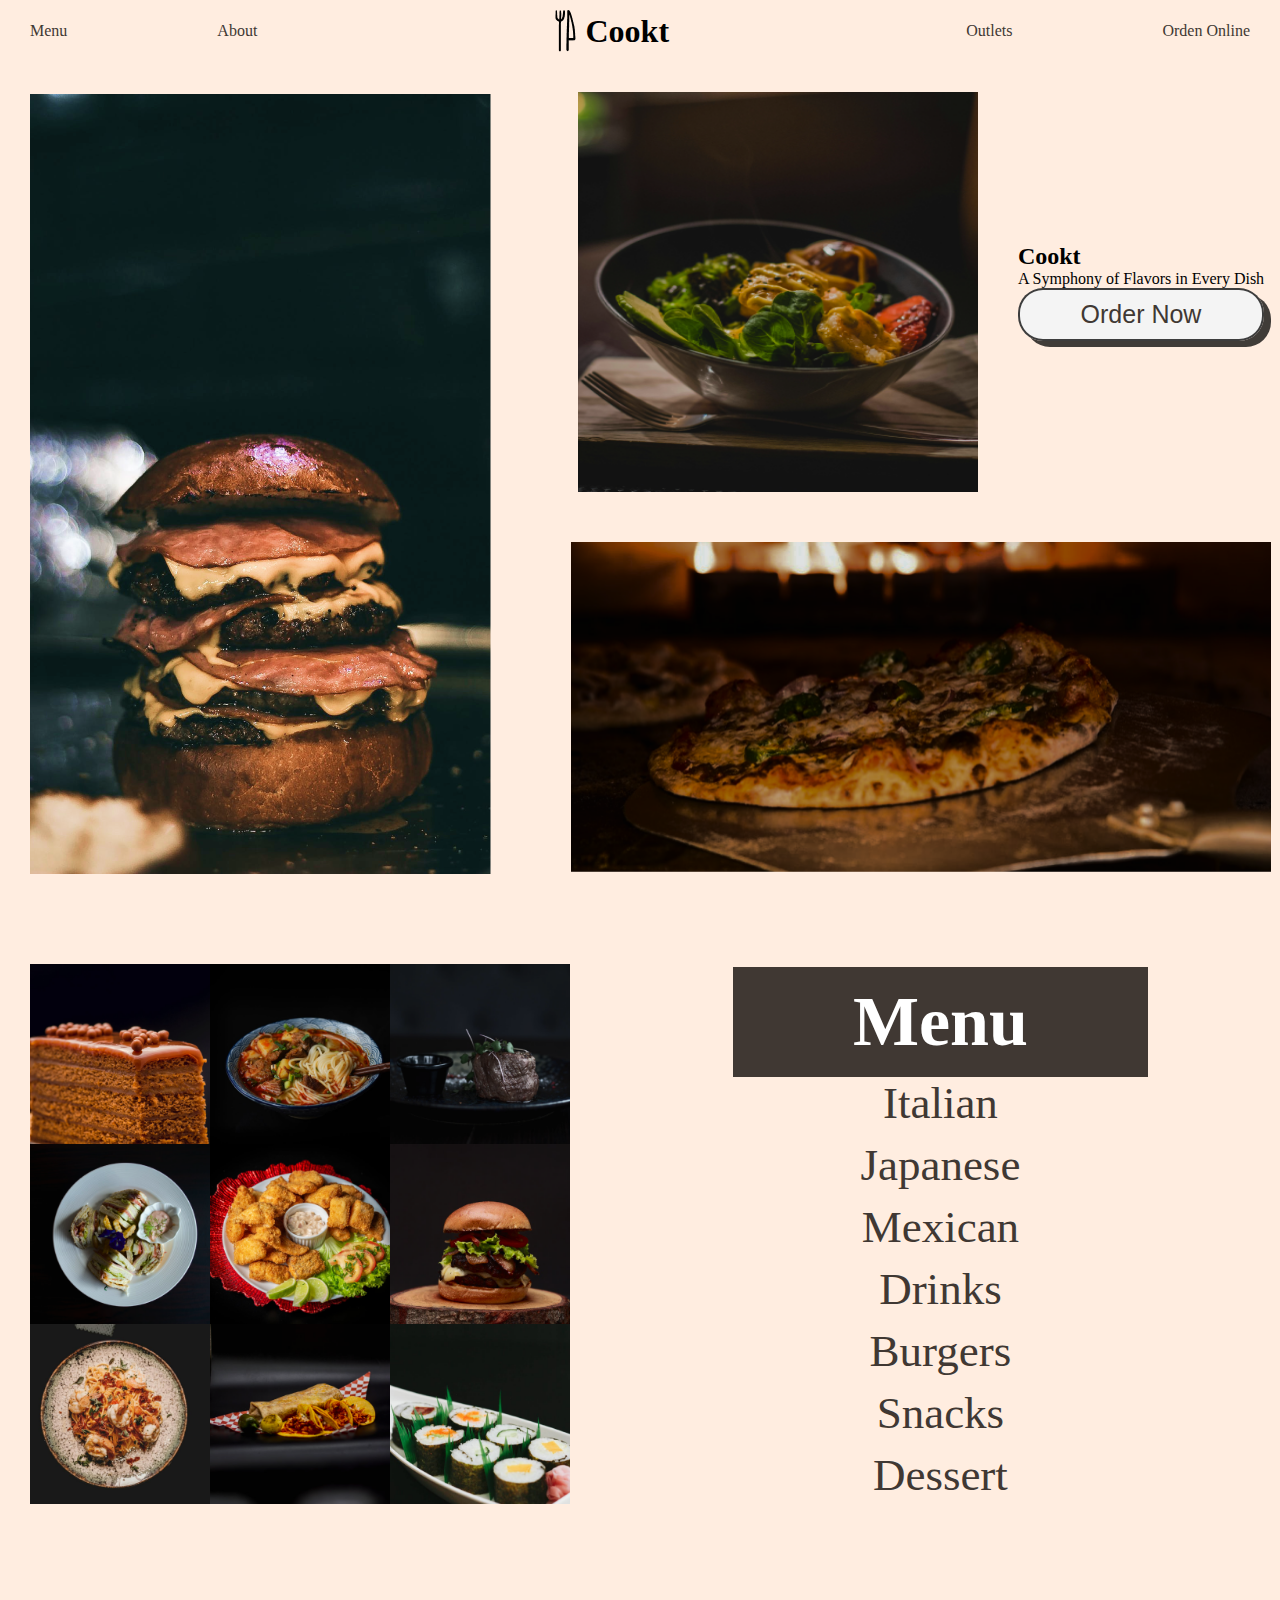
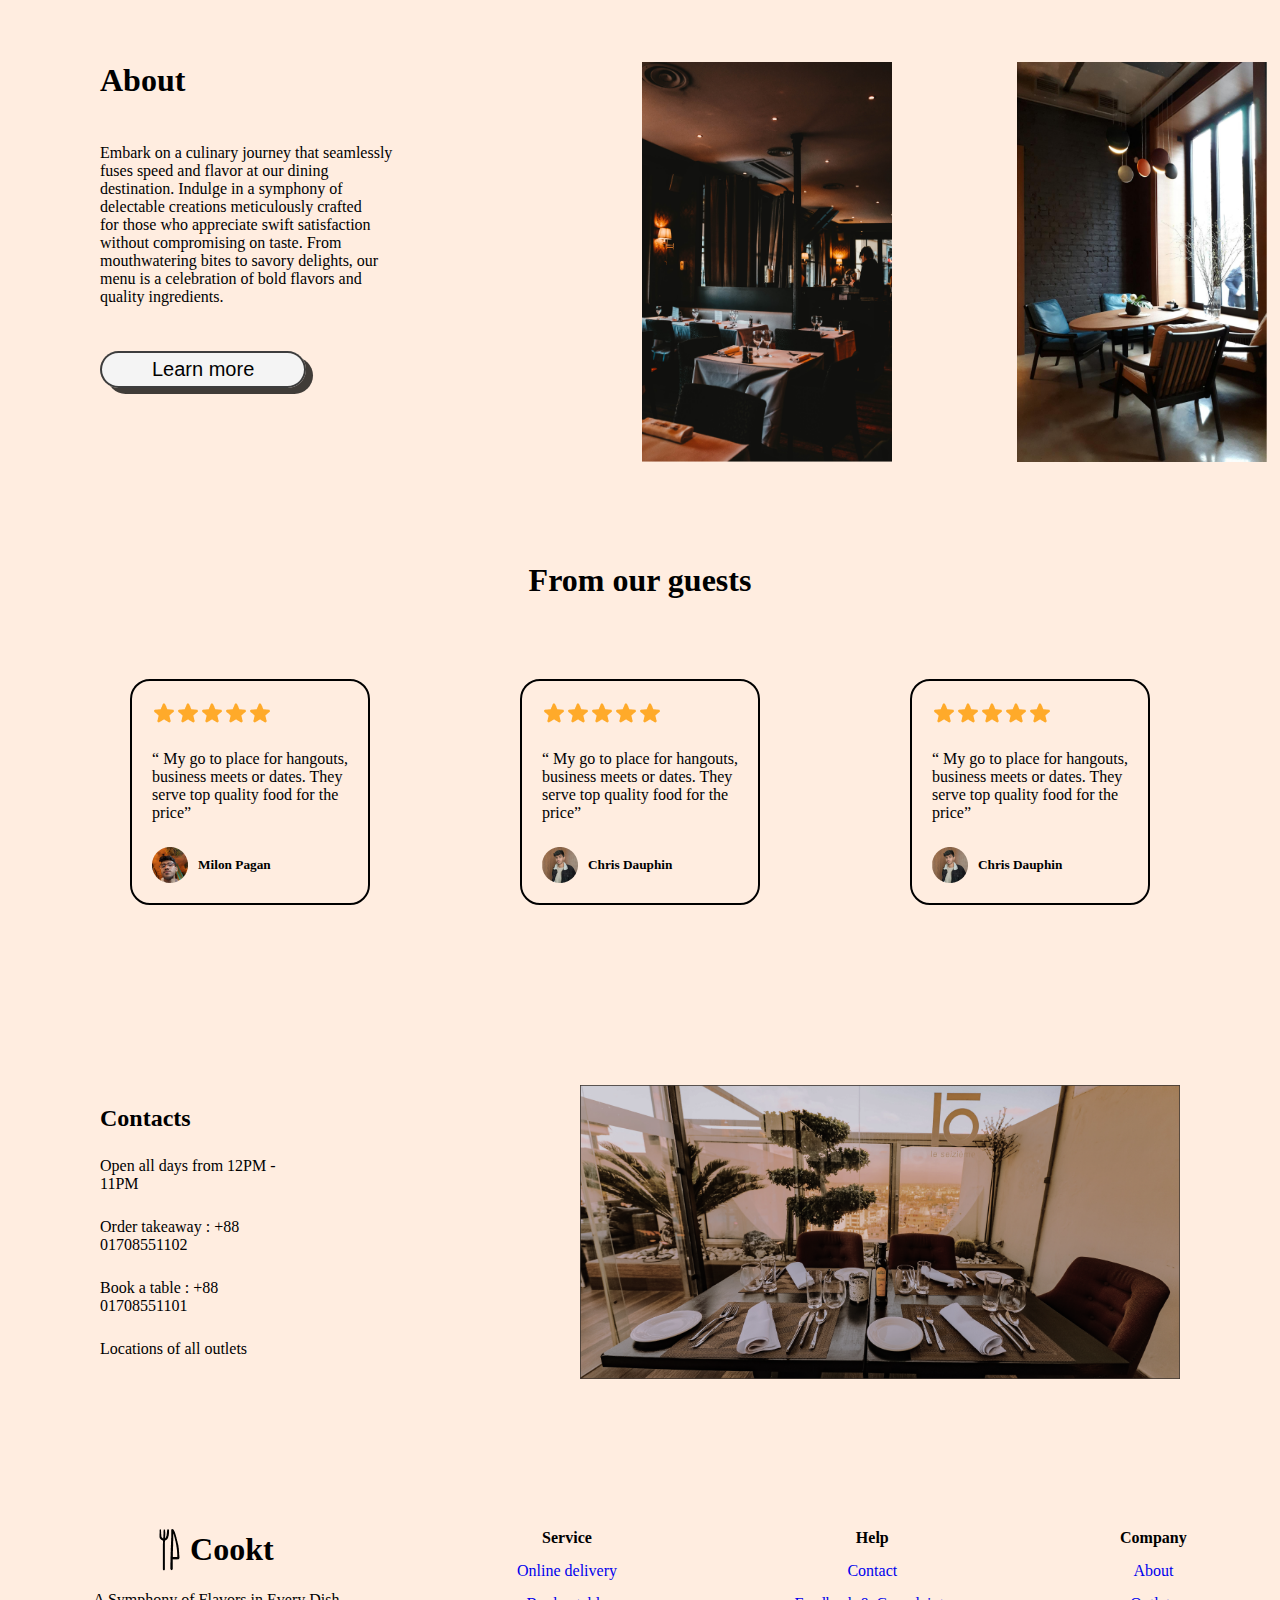
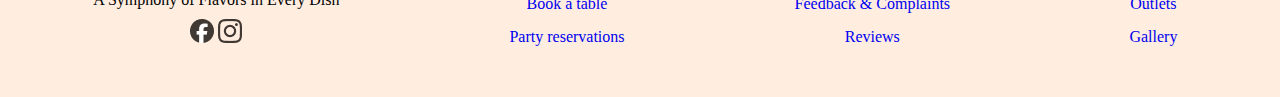
==== commit a801c64c: "Entregafinal" ====
--- a/index.html
+++ b/index.html
@@ -25,6 +25,11 @@
       </nav>
     </main>
 
+
+
+
+
+
     <div class="hero">
       <img src="pexels-taha-balta-4628559 1.png" />
 
@@ -52,13 +57,7 @@
 
 
 
-
-
-
-
-
-
-
+    
     <div class="menu">
       <div class="menus">
         <div class="menus1">
@@ -93,13 +92,6 @@
         </div>
       </section>
     </div>
-
-
-
-
-
-
-
 
 
 
@@ -130,11 +122,11 @@
 
 
 
-
+    
     <h1 class="from-texto">From our guests</h1>
     <div class="container-comentario">
       <div class="comentario">
-        <div class="m">
+        <div class="img-comentario">
           <img src="star.png" alt="" />
           <img src="star.png" alt="" />
           <img src="star.png" alt="" />
@@ -175,7 +167,7 @@
       </div>
 
       <div class="comentario">
-        <div class="m">
+        <div class="img-comentario">
           <img src="star.png" alt="" />
           <img src="star.png" alt="" />
           <img src="star.png" alt="" />
@@ -195,15 +187,6 @@
         </div>
       </div>
     </div>
-
-
-
-
-
-
-
-
-
 
     <div class="container-contactos">
       <div class="contact-texto">
@@ -222,8 +205,7 @@
 
 
 
-
-
+    
     <div class="footer-container">
       <div class="footer-caja">
         <div class="footer-icono">
--- a/style.css
+++ b/style.css
@@ -9,14 +9,6 @@
   background-color: #FFEDE0;
 }
 
-
-
-
-
-
-
-
-
 .navbar{
   max-width: 100%;
   display: flex;
@@ -50,16 +42,6 @@
 .navbar a{
 color: #403833;
 }
-
-
-
-
-
-
-
-
-
-
 
  /* hero */
 .hero {
@@ -120,20 +102,6 @@
 }
 
 
-
-
-
-
-
-
-
-
-
-
-
-
-
-
  /* menu */
 .menu{
   max-width: 100%;
@@ -205,22 +173,6 @@
   gap: 10px;
   flex-direction: column;
 }  
-
-
-
-
-
-
-
-
-
-
-
-
-
-
-
-
 
 
 /* about */
@@ -271,28 +223,6 @@
 
 
 
-
-
-
-
-
-
-
-
-
-
-
-
-
-
-
-
-
-
-
-
-
-
 /* contacto */
 .from-texto{
   display: flex;
@@ -360,22 +290,6 @@
 
 
 
-
-
-
-
-
-
-
-
-
-
-
-
-
-
-
-
  /* footer */
 
 .footer-container{
@@ -430,28 +344,6 @@
   gap: 15px;
   
 }
-
-
-
-
-
-
-
-
-
-
-
-
-
-
-
-
-
-
-
-
-
-
 
 
  /* section comida */
@@ -505,22 +397,6 @@
 
 
 
-
-
-
-
-
-
-
-
-
-
-
-
-
-
-
-
 /* menu comida */
 .menu-container{
   display: flex;
@@ -578,32 +454,6 @@
 }
 
 
-
-
-
-
-
-
-
-
-
-
-
-
-
-
-
-
-
-
-
-
-
-
-
-
-
-
 @media only screen and (max-width: 768px) {
 
 .navbar ul{
@@ -677,17 +527,15 @@
   padding: 50px;
 }
 
-.about-dos img{
-  display: flex;
-  padding: 15px;
-}
-
-
-
-.about img{
+
+.about-img img{
  width: 140px;
  height: 330px;
-
+gap: 0;
+}
+
+.about-img{
+  gap: 2rem;
 }
 
 .button2{
@@ -695,7 +543,7 @@
   padding: 10px 50px; 
 }
 
-.about-about h1{
+.about-texto h1{
   display: flex;
   align-items: center;
   justify-content: start;
@@ -754,7 +602,6 @@
   }
 
 
-  
 
 }
 
@@ -762,32 +609,29 @@
 /* Estilos para pantallas con un ancho máximo de 480px (dispositivos móviles) */
 @media only screen and (max-width: 390px) {
 
-  .navbar{
-    display: flex;
-     justify-content: space-between;
-    align-items: start;
-    flex-direction: row;
-    gap: 0px;
-
-     max-width: 100%;
-    padding: 20px;
-   
-
-  }
+.navbar{
+  display: flex;
+  justify-content: space-between;
+   align-items: start;
+  flex-direction: row;
+  gap: 0px;
+  max-width: 100%;
+  padding: 20px;
+}
  
 
-  .icono-navbar img{
-    display: flex;
-    flex-direction: row;
-    align-items: center;
-    gap: 0px;
-    width: 18px;
-    height: 18px;
+.icono-navbar img{
+  display: flex;
+  flex-direction: row;
+  align-items: center;
+  gap: 0px;
+  width: 18px;
+  height: 18px;
 }
 
 .navbar ul{
   display: flex;
-  gap: 15px;
+  gap: 10px;
   align-items: center;
   justify-content: center;
   font-size: 12px;
@@ -800,166 +644,122 @@
 }
 
 .icono-navbar{
-  display: flex;
   gap: 0;
-} 
-
-  .abc{
-    display: flex;
-    gap: 0;
-    padding: 0;
-  }
-  
-
-  .container{
-    display: flex;
-  }
-
-  .a{
+}
+
+
+  .hero{
     display: flex;
     gap: 15px;
     padding: 10px;
+    justify-content: center;
+    align-items: center;
   }
 
-  .a img {
+  .hero img {
     width: 100px;
     height: 200px;
   }
 
-  .b img{
-    width: 80px;
-    height: 105px;
+  .hero2 img{
+    display: none;
   }
 
-  .b{
-    display: flex;
-    gap: 10px;
-  }
-
-
-  .c{
+  .hero3{
     display: flex;
     gap: 0;
     font-size: 15px;
   }
 
-.d{
-  display: flex;
-  gap: 15px;
-}
-
-  .e img{
-  width: 170px;
-  height: 80px;
+
+  .hero4 img{
+  display: flex;
+  width: 150px;
+  height: 85px;
   }
  
-  .botones{
+  .button{
     border-radius: 25px;
-    padding: 0px 2px;
-    height: 30px;
-    width: 100px;
-    font-size: 15px;
+    height: 25px;
+    width: 130px;
+    font-size: 13px;
   }
  
 
-.texto h2{
-  font-size: 18px;
-}
-
-.texto p{
-  font-size: 10px;
-}
-
-
-.menu-menu-dos{
-  padding: 0;
-}
-
-.menu-item{
-  display: flex;
-  gap: 3px;
-  
-}
+.menus1{
+  display: none;
+}
+
+
+
 .menu{
-  
-  display: flex;
+  display: flex;
+  align-items: center;
+  justify-content: center;
+  padding: 0px;
   gap: 0;
-  padding: 3px;
 }
 
 .menu-menu h1{
-  font-size: 20px;
+  font-size: 30px;
   font-family: Epilogue;
   font-weight: 550;
   word-wrap: break-word;
   color: white;
   background: rgb(64,56,51);
   background: linear-gradient(90deg, rgba(64,56,51,1) 0%, rgba(64,56,51,1) 0%);
-  padding: 10px 40px;
-  }
-
-.menus img{
-  object-fit: cover;
-  width: 45px;
-  height: 50px;
+  padding: 10px 60px;
 }
 
 .item-text{
-  font-size: 15px;
-}
-
-
-
-.about-dos{
-  display: flex;
-  gap: 25px;
-   padding: 10px;
-   flex-direction: column;
-   align-items: center;
-   justify-content: center;
-  
-  
-}
+  font-size: 20px;
+}
+
+
+
+.about{
+  padding: 20px;
+  align-items: center;
+  justify-content: center;
+  display: flex;
+}
+
+ .about-texto {
+  display: flex;
+  gap: 30px;
+
+} 
 
 .about img{
- width: 120px;
- height: 200px;
- display: flex;
- align-items: center;
- justify-content: center;
-
-}
-
-.botone{
+ display: none;
+}
+
+.button2{
   border-radius: 25px;
   padding: 3px 15px;
   font-size: 15px;
 }
 
- .about-about h1{
+ .about-texto h1{
    display: flex;
-   font-size: 25px;
+   align-items: center;
+   justify-content: start;
+   font-size: 40px;
  }
-
-.text-about{ 
-  display: flex;
- font-size: 13px;
-}
-
 
 .from{
   margin: 30px;
 }
 
 
-.comentario-comentario{
+.comentario{
   max-width: 100%;
  display: flex;
  gap: 3%;
  padding: 50px;
 }
 
-.comentario, .comentario-dos, .comentario-tres{
+.comentario{
   display: flex;
   gap: 15px;
   font-size: 11px;
@@ -976,167 +776,160 @@
 }
 
 
-.v img{
+.img-comentario img{
   width: 15px;
   height: 15px;
 }
 
-.j img{
-  width: 15px;
-  height: 15px;
-}
-
-.m img{
-  width: 15px;
-  height: 15px;
-}
-
 .foto img{
-
-    width: 25px;
-    height: 25px;
-
-}
-
-.foto-tres img{
-
   width: 25px;
   height: 25px;
-
-}
-
-.foto-dos img{
-
+}
+
+
+
+.container-contactos{
+  display: flex;
+  gap: 0px;
+  padding: 0px;
+  align-items: center;
+  justify-content: center;
+}
+
+.contact-texto{
+  font-size: 10px;
+  display: flex;
+  gap: 15px;
+}
+
+.container-contactos img{
+  display: none;
+}
+
+.contact-texto{
+  display: flex;
+  align-items: center;
+  justify-content: center;
+  flex-direction: column;
+}
+
+
+
+.footer-container{
+  max-width: 100%;
+  display: flex;
+  gap: 20px;
+  font-size: 10px;
+  align-items: center;
+  justify-content: center;
+  padding: 20px;
+}
+
+.footer span{
+  display: none;
+}
+
+
+.footer-icono img{
   width: 25px;
   height: 25px;
-
-}
-
-
-.contactos{
-  display: flex;
-  gap: 15px;
-  padding: 10px;
-  
-}
-
-.contact{
-  font-size: 10px;
-  display: flex;
-  gap: 15px;
-}
-
-.contactos img{
-  width: 200px;
-}
-
-
-
-.footer{
-  max-width: 100%;
-  display: flex;
-  gap: 20px;
-  font-size: 10px;
-  align-items: center;
-  justify-content: center;
-  padding: 20px;
-}
-
-.footer-iconos{
-  gap: 0;
-}
-
-.footer-iconos img{
-  width: 25px;
-  height: 25px;
-}
-
-.icono-footer{
-  font-size: 8px;
-  gap: 0;
-}
-
-.iconos-footer{
-  font-size: 0;
-}
-
-.icono img{
-  width: 15px;
-  height: 15px;
-}
-
-.footer-section{
+}
+
+
+.footer-texto{
 gap: 8px;
 display: flex;
 align-items: start;
 justify-content: center;
-}
-
-.footer-texto{
-gap: 11px;
-display: flex;
-align-items: start;
-justify-content: center;
-}
-
-.texto-footer{
-gap: 19px;
-display: flex;
-align-items: start;
-justify-content: center;
-}
-
-
-.comida{
-  display: flex;
-  gap: 5%;
-}
+flex-direction: column;
+}
+
+
+.footer h4{
+  display: flex;
+  align-items: center;
+  justify-content: center;
+  flex-direction: row;
+}
+
+
 
 .text-item{
-  font-size: 15px;
-  flex-direction: row;
-}
-
-.menu-texto-uno{
-  display: flex;
-  align-items: center;
-  justify-content: center;
-  font-size: 20px;
+  font-size: 12px;
+}
+
+
+
+
+
+.caja ol{
+  flex-direction: row;
+  gap: 10px;
+  padding: 20px;
+}
+
+
+
+.caja-comida{
+  gap: 0;
+  display: flex;
+  padding: 10px;
+}
+
+.texto{
+  display: flex;
+  align-items: center;
+  justify-content: center;
+  font-size: 40px;
   font-family: Epilogue;
   font-weight: 550;
   word-wrap: break-word;
   color: white;
   background: rgb(64,56,51);
   background: linear-gradient(90deg, rgba(64,56,51,1) 0%, rgba(64,56,51,1) 0%);
-  padding: 10px 40px;
+  padding: 10px 80px;
   }
 
-.contenedor{
-  display: flex;
-  align-items: center;
-  justify-content: center;
-  flex-direction: column;
-}
-
-.text-comida{
-  font-size: 10px;
-}
-
-.boton{
+
+.comida-text{
+  font-size: 13px;
+}
+
+.button3{
   padding: 5px 10px; 
   font-size: 10px;
   color: #FFEDE0;
   
 }
 
+.caja-comida{
+  display: flex;
+  gap: 18px;
+}
+
 .contenedor{
   display: flex;
-  gap: 18px;
-}
-
-.comida{
-  display: flex;
+  gap: 0px;
+  padding: 0;
+  display: flex;
+  align-items: center;
+  justify-content: center;
+  flex-direction: column;
+}
+
+.texto-comida{
+  gap: 5px;
+}
+
+.menu-container{
+  display: flex;
+  flex-direction: column;
   gap: 10px;
 }
 
+
+
+
+
+
 }